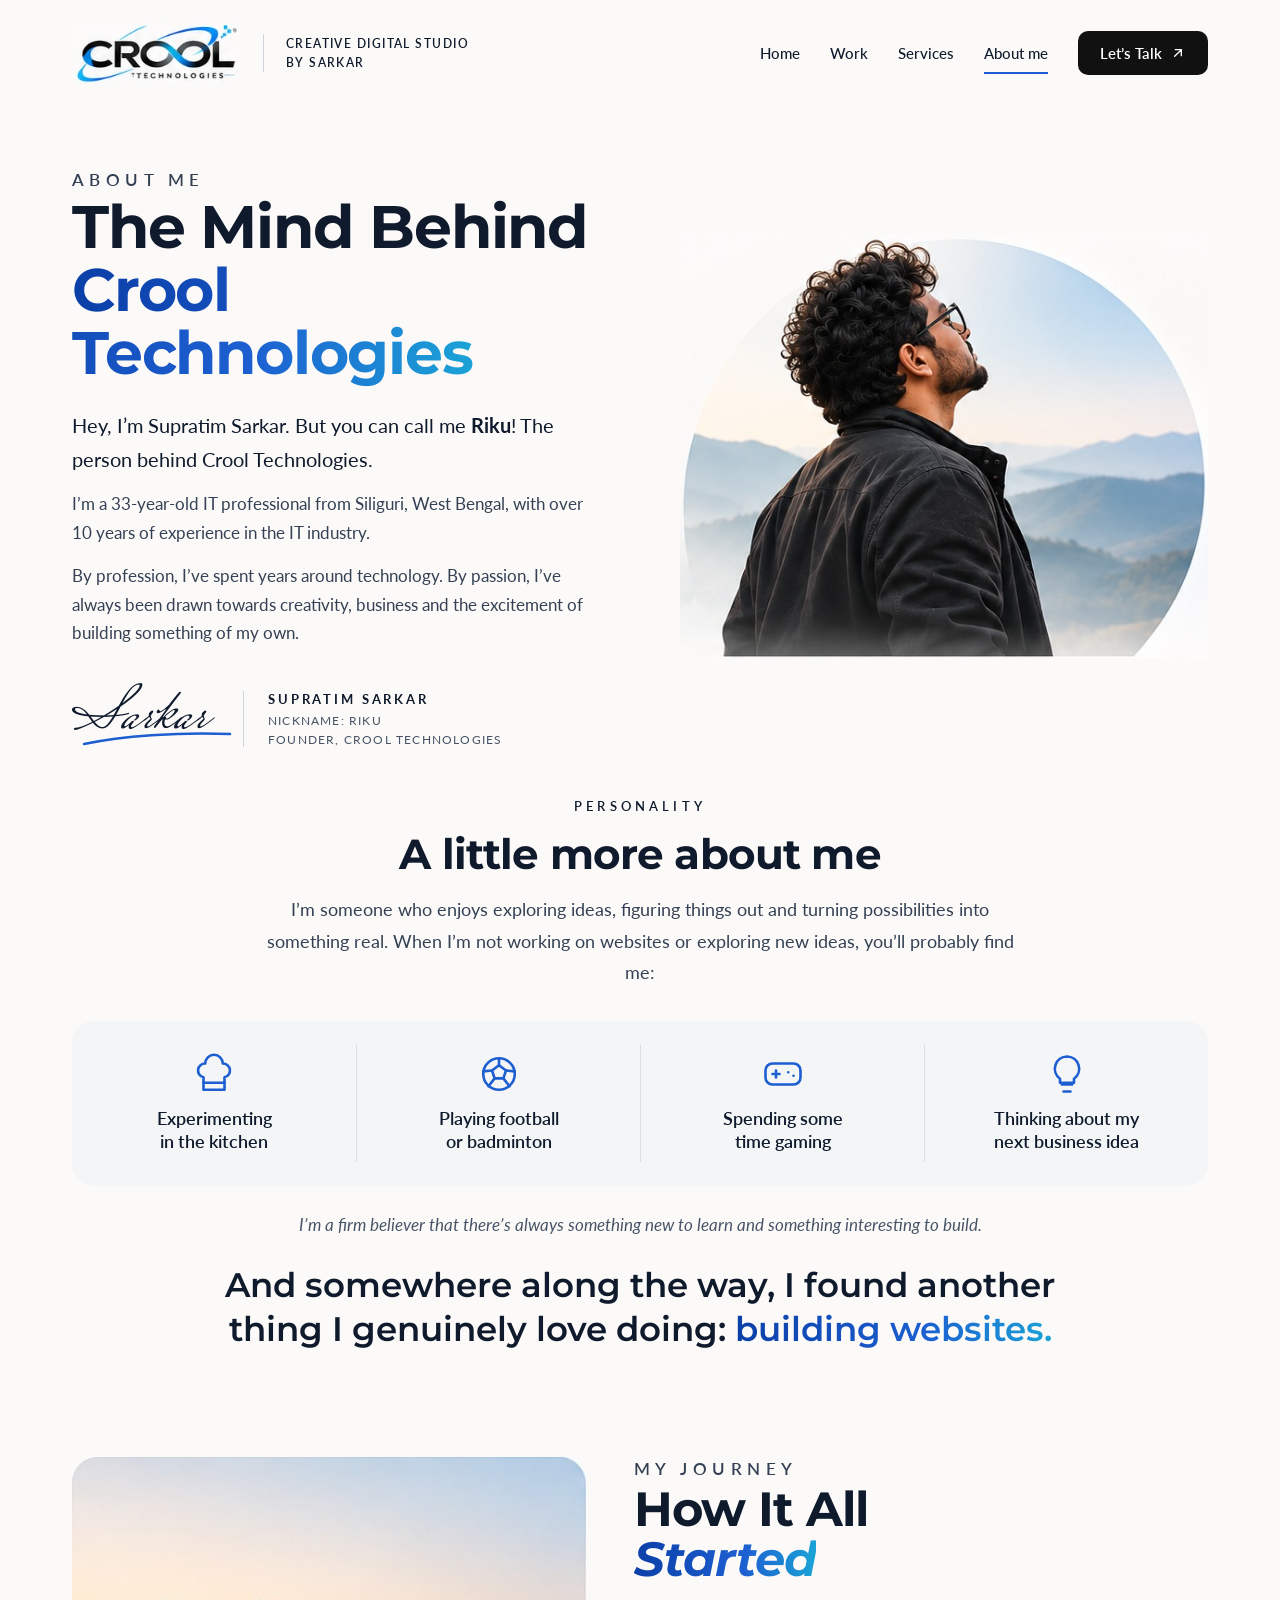
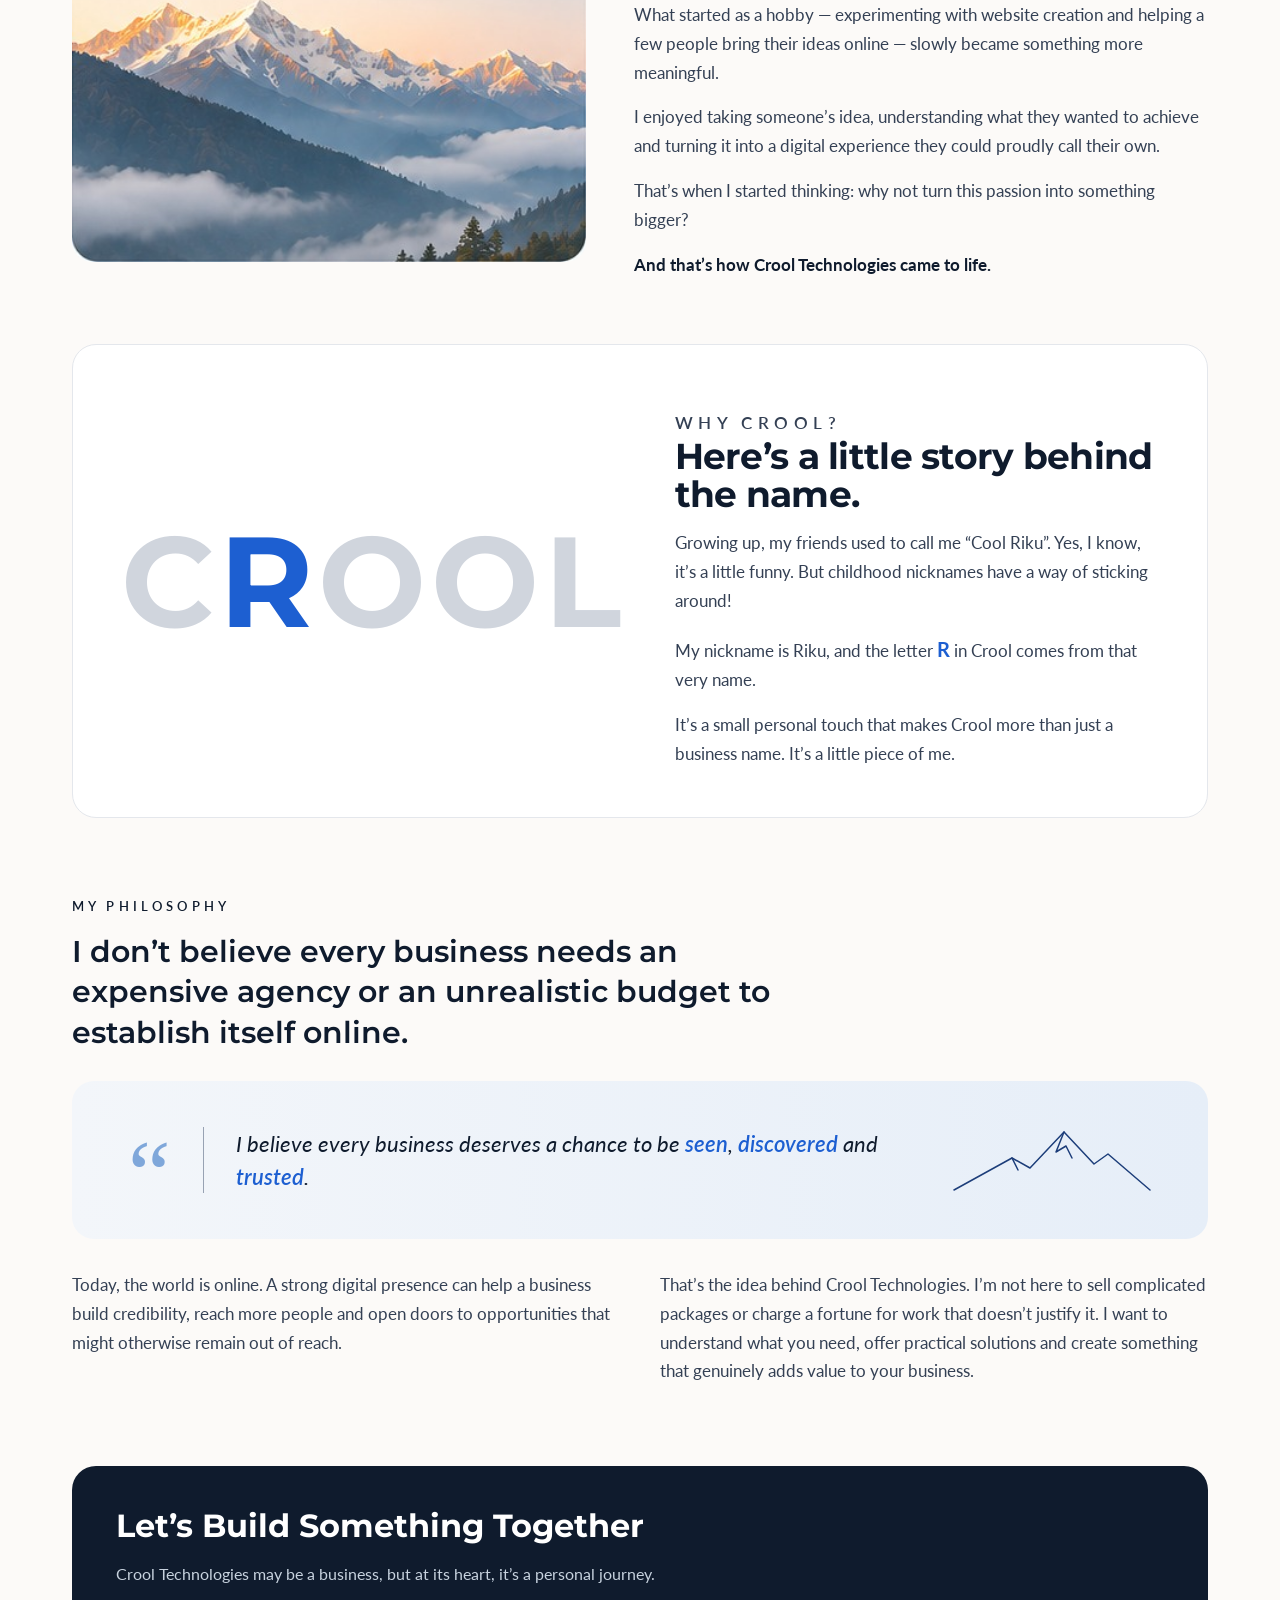
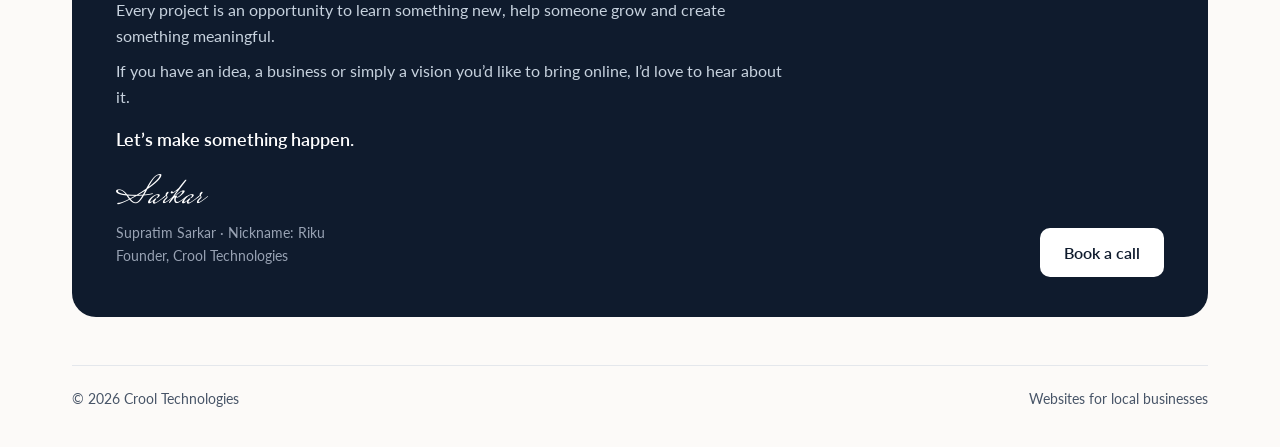
==== about.html @ a208ae51 "Switch fonts to Montserrat (headings) and Lato (body) Co-Authored-By: Claude Opus 5.5 <noreply@anthr" ====
<!doctype html>
<html lang="en">
<head>
<meta charset="utf-8">
<meta name="viewport" content="width=device-width, initial-scale=1">
<title>About Me – Supratim (Riku) Sarkar | Crool Technologies</title>
<meta name="description" content="Hey, I'm Supratim Sarkar, but you can call me Riku. An IT professional from Siliguri and the person behind Crool Technologies.">
<meta property="og:title" content="About Me – Supratim Sarkar | Crool Technologies">
<meta property="og:description" content="The person behind Crool Technologies: honest, direct and just getting started.">
<meta property="og:image" content="assets/about-portrait.jpg">
<link rel="icon" href="assets/logo-light.jpg">
<link rel="preconnect" href="https://fonts.googleapis.com">
<link rel="preconnect" href="https://fonts.gstatic.com" crossorigin>
<link rel="stylesheet" href="https://fonts.googleapis.com/css2?family=Lato:wght@400;700&family=Montserrat:wght@500;600;700&family=Mrs+Saint+Delafield&display=swap">
<style>
*{box-sizing:border-box}
html{scroll-behavior:smooth}
body{margin:0;background:#FCFAF8;color:#0F1B2D;font-family:Lato,system-ui,sans-serif}
a{color:#1D5FD1;text-decoration:none}a:hover{color:#174BA6}
img{max-width:100%;display:block}
.wrap{max-width:1200px;margin:0 auto;padding:0 32px}
.eyebrow{margin:0 0 18px;font-size:13px;font-weight:600;letter-spacing:.32em;color:#0F1B2D}
.h-display{margin:0;font-family:Montserrat,sans-serif;font-weight:700;letter-spacing:-.02em;line-height:1.05}
.grad{background:linear-gradient(90deg,#0B3FA8 0%,#1D5FD1 60%,#1BA3D6 100%);-webkit-background-clip:text;background-clip:text;color:transparent}

header{display:flex;flex-wrap:wrap;align-items:center;justify-content:space-between;gap:20px;padding:22px 0}
.brand{display:flex;align-items:center;gap:22px}
.brand img{height:62px;width:auto}
.brand-tag{border-left:1px solid #D0D5DD;padding-left:22px;font-size:12px;font-weight:600;letter-spacing:.12em;line-height:1.6}
nav{display:flex;flex-wrap:wrap;align-items:center;gap:30px;font-size:15px;font-weight:500}
nav a{color:#0F1B2D;padding:12px 0}
nav a[aria-current]{box-shadow:inset 0 -2px 0 #1D5FD1}
.btn-dark{display:inline-flex;align-items:center;gap:8px;background:#111;color:#FFF !important;font-weight:600;border-radius:10px;padding:13px 22px !important;box-shadow:none !important}
.btn-dark:hover{background:#333}

.hero{display:flex;flex-wrap:wrap;align-items:center;gap:40px;padding:36px 0 24px}
.hero-text{flex:1 1 460px;min-width:0}
.hero-text h1{font-size:clamp(40px,5vw,60px)}
.hero-text p{margin:24px 0 0;max-width:520px;font-size:17px;line-height:1.7;color:#344054}
.sign{display:flex;align-items:center;gap:24px;margin-top:40px}
.sign-script{position:relative;font-family:'Mrs Saint Delafield',cursive;font-size:62px;line-height:1;color:#0F1B2D;padding-right:12px}
.sign-script svg{position:absolute;left:10px;bottom:2px}
.sign-meta{border-left:1px solid #D0D5DD;padding-left:24px}
.sign-meta strong{display:block;font-size:13px;letter-spacing:.22em}
.sign-meta span{display:block;margin-top:6px;font-size:12px;letter-spacing:.1em;color:#475467}
.hero-img{flex:1 1 420px;min-width:0;display:flex;justify-content:center}
.hero-img img{width:100%;max-width:560px;height:auto}

.pillars{display:grid;grid-template-columns:repeat(4,minmax(0,1fr));background:#F3F5F7;border-radius:22px;padding:24px 0;margin:8px 0 72px}
.pillar{display:flex;flex-direction:column;align-items:center;gap:12px;text-align:center;padding:8px 16px;font-size:18px;font-weight:600;line-height:1.3}
.pillar + .pillar{border-left:1px solid #D7DEE6}

.journey{display:flex;flex-wrap:wrap;align-items:center;gap:48px;padding-bottom:64px}
.journey-img{flex:1 1 380px;min-width:0}
.journey-img img{width:100%;height:auto;border-radius:20px}
.journey-text{flex:1 1 440px;min-width:0}
.journey-text h2{font-size:clamp(36px,4vw,48px)}
.journey-text h2 em{font-style:italic}
.journey-text p{margin:22px 0 0;font-size:17px;line-height:1.7;color:#344054}

.quote{display:flex;align-items:center;gap:32px;background:linear-gradient(90deg,#F3F6FA 0%,#E6EEF8 100%);border-radius:22px;padding:36px 56px;margin-bottom:56px}
.quote-mark{font-family:Georgia,serif;font-size:96px;line-height:.6;color:#7FA7DA;padding-top:28px}
.quote p{flex:1;margin:0;border-left:1px solid #98A2B3;padding-left:32px;font-size:22px;line-height:1.5;font-style:italic;color:#0F1B2D}
.quote p strong{color:#1D5FD1;font-weight:600}

.cta{display:flex;flex-wrap:wrap;align-items:center;justify-content:space-between;gap:24px;padding:40px 44px;margin-bottom:48px;border-radius:24px;background:#0F1B2D;color:#FFF}
.cta h2{margin:0 0 8px;font-family:Montserrat,sans-serif;font-size:32px}
.cta p{margin:0;color:#C7D2DE;font-size:16px}
.cta a{background:#FFF;color:#0F1B2D;font-weight:600;border-radius:10px;padding:15px 24px}
.cta a:hover{background:#E4E7EC;color:#0F1B2D}

footer{display:flex;flex-wrap:wrap;justify-content:space-between;gap:12px;padding:24px 0 40px;border-top:1px solid #E4E7EC;font-size:14px;color:#475467}

.hero-text p.lead{font-size:20px;color:#0F1B2D}
.hero-text p + p{margin-top:14px}
.intro-wide{max-width:860px;margin:0 auto 80px;text-align:center}
.intro-wide p{margin:0;font-size:18px;line-height:1.75;color:#344054}
.intro-wide p.big{margin-top:24px;font-family:Montserrat,sans-serif;font-size:clamp(26px,3vw,34px);font-weight:600;line-height:1.3;color:#0F1B2D}
.journey-text p{margin-top:16px}
.why{display:flex;flex-wrap:wrap;align-items:center;gap:48px;background:#FFFFFF;border:1px solid #E4E7EC;border-radius:24px;padding:48px;margin-bottom:80px}
.why-word{flex:1 1 300px;text-align:center;font-family:Montserrat,sans-serif;font-weight:700;font-size:clamp(72px,10vw,128px);letter-spacing:.04em;color:#D0D5DD;line-height:1}
.why-word span{color:#1D5FD1}
.why-text{flex:1.4 1 400px;min-width:0}
.why-text h2{font-size:clamp(28px,3vw,36px)}
.why-text p{margin:16px 0 0;font-size:17px;line-height:1.7;color:#344054}
.why-text .r{color:#1D5FD1;font-size:20px}
.believe{margin-bottom:80px}
.believe > p:not(.eyebrow){margin:0 0 28px;max-width:760px;font-family:Montserrat,sans-serif;font-size:clamp(24px,2.6vw,30px);font-weight:600;line-height:1.35}
.believe .quote{margin-bottom:32px}
.believe-cols{display:grid;grid-template-columns:repeat(2,minmax(0,1fr));gap:40px}
.believe-cols p{margin:0;font-size:17px;line-height:1.7;color:#344054}
.more{margin-bottom:80px}
.more h2{max-width:760px;font-size:clamp(26px,2.8vw,34px);line-height:1.25}
.hobbies{list-style:none;padding:0;margin:32px 0 0;display:grid;grid-template-columns:repeat(4,minmax(0,1fr));gap:16px}
.hobbies li{display:flex;flex-direction:column;gap:14px;background:#FFFFFF;border:1px solid #E4E7EC;border-radius:18px;padding:24px;font-size:16px;font-weight:600;line-height:1.4}
.more .note{margin:28px 0 0;font-size:17px;line-height:1.7;color:#344054;font-style:italic}
.cta{align-items:flex-end}
.cta-text{flex:1 1 480px;max-width:680px}
.cta-text p{margin:0 0 10px;line-height:1.6}
.cta-text h2{margin-bottom:16px}
.cta .cta-strong{color:#FFFFFF;font-weight:600;font-size:18px;margin-top:16px}
.cta .cta-sign{margin-top:20px;font-size:14px;color:#98A2B3}
.cta .cta-sign span{display:block;font-family:'Mrs Saint Delafield',cursive;font-size:40px;line-height:1.2;color:#FFFFFF}
@media (max-width:900px){.hobbies{grid-template-columns:repeat(2,minmax(0,1fr))}.believe-cols{grid-template-columns:1fr;gap:16px}.why{padding:32px}}
@media (max-width:480px){.hobbies{grid-template-columns:1fr}}

.sign-meta span + span{margin-top:4px}
.personality{text-align:center;margin:24px 0 88px}
.personality h2{font-size:clamp(30px,3.4vw,42px)}
.pers-intro{max-width:760px;margin:18px auto 32px;font-size:18px;line-height:1.75;color:#344054}
.hobbies-strip{list-style:none;margin:0 0 28px;padding:24px 0}
.pers-note{margin:0;font-size:17px;font-style:italic;color:#475467}
.personality .big{max-width:860px;margin:28px auto 0;font-family:Montserrat,sans-serif;font-size:clamp(26px,3vw,34px);font-weight:600;line-height:1.3;color:#0F1B2D}

.site-header{position:relative;flex-wrap:nowrap}
.menu-btn{display:none;background:none;border:1px solid #D0D5DD;border-radius:10px;width:46px;height:46px;align-items:center;justify-content:center;color:#0F1B2D;cursor:pointer}
.menu-btn .i-close{display:none}
.menu-btn[aria-expanded="true"] .i-open{display:none}
.menu-btn[aria-expanded="true"] .i-close{display:block}
@media (max-width:768px){
  .menu-btn{display:flex}
  .site-nav{display:none;position:absolute;top:100%;left:0;right:0;z-index:50;flex-direction:column;align-items:stretch;gap:4px;background:#FFF;border:1px solid #E4E7EC;border-radius:16px;padding:12px;box-shadow:0 16px 40px rgba(15,27,45,.12)}
  .site-nav.open{display:flex}
  .site-nav a{padding:14px 12px;border-radius:10px;font-size:16px;box-shadow:none}
  .site-nav a[aria-current]{background:#EAF1FB;color:#1D5FD1;box-shadow:none}
  .site-nav .btn-dark{justify-content:center;margin-top:6px}
}

@media (max-width:820px){
  .pillars{grid-template-columns:repeat(2,minmax(0,1fr));row-gap:20px}
  .pillar:nth-child(3){border-left:none}
  .quote{padding:28px;flex-direction:column;align-items:flex-start;gap:12px}
  .quote p{border-left:none;padding-left:0;font-size:19px}
  .quote-mountain{display:none}
}
@media (max-width:640px){
  .wrap{padding:0 20px}
  .brand-tag{display:none}
  .sign{flex-wrap:wrap;gap:16px}
  .sign-meta{border-left:none;padding-left:0}
  .cta{padding:28px}
}
</style>
</head>
<body>
<div class="wrap">

<header class="site-header">
<a class="brand" href="index.html" aria-label="Crool Technologies home">
<img src="assets/logo-light.jpg" alt="Crool Technologies">
<span class="brand-tag" style="color:#0F1B2D">CREATIVE DIGITAL STUDIO<br>BY SARKAR</span>
</a>
<button type="button" class="menu-btn" aria-label="Open menu" aria-expanded="false" aria-controls="site-nav">
<svg class="i-open" aria-hidden="true" width="26" height="26" viewBox="0 0 24 24" fill="none" stroke="currentColor" stroke-width="2" stroke-linecap="round"><path d="M4 7h16M4 12h16M4 17h16"></path></svg>
<svg class="i-close" aria-hidden="true" width="26" height="26" viewBox="0 0 24 24" fill="none" stroke="currentColor" stroke-width="2" stroke-linecap="round"><path d="M18 6 6 18M6 6l12 12"></path></svg>
</button>
<nav id="site-nav" class="site-nav" aria-label="Main">
<a href="index.html">Home</a>
<a href="index.html#work">Work</a>
<a href="index.html#services">Services</a>
<a href="about.html" aria-current="page">About me</a>
<a href="index.html#book" class="btn-dark">Let’s Talk
<svg aria-hidden="true" width="16" height="16" viewBox="0 0 24 24" fill="none" stroke="currentColor" stroke-width="2" stroke-linecap="round" stroke-linejoin="round"><path d="M7 17 17 7M8 7h9v9"></path></svg></a>
</nav>
</header>

<main>
<section class="hero">
<div class="hero-text">
<p class="eyebrow">ABOUT ME</p>
<h1 class="h-display">The Mind Behind<br><span class="grad">Crool Technologies</span></h1>
<p class="lead">Hey, I’m Supratim Sarkar. But you can call me <strong>Riku</strong>! The person behind Crool Technologies.</p>
<p>I’m a 33-year-old IT professional from Siliguri, West Bengal, with over 10 years of experience in the IT industry.</p>
<p>By profession, I’ve spent years around technology. By passion, I’ve always been drawn towards creativity, business and the excitement of building something of my own.</p>
<div class="sign">
<div class="sign-script">Sarkar
<svg aria-hidden="true" width="150" height="20" viewBox="0 0 150 20" fill="none"><path d="M2 16C40 8 95 4 148 6" stroke="#1D5FD1" stroke-width="2.5" stroke-linecap="round"></path></svg>
</div>
<div class="sign-meta"><strong>SUPRATIM SARKAR</strong><span>NICKNAME: RIKU</span><span>FOUNDER, CROOL TECHNOLOGIES</span></div>
</div>
</div>
<div class="hero-img">
<img src="assets/about-portrait.jpg" alt="Supratim Sarkar looking up at misty mountains">
</div>
</section>

<section class="personality" aria-labelledby="personality-title">
<p class="eyebrow">PERSONALITY</p>
<h2 id="personality-title" class="h-display">A little more about me</h2>
<p class="pers-intro">I’m someone who enjoys exploring ideas, figuring things out and turning possibilities into something real. When I’m not working on websites or exploring new ideas, you’ll probably find me:</p>
<ul class="pillars hobbies-strip">
<li class="pillar"><svg aria-hidden="true" width="42" height="42" viewBox="0 0 24 24" fill="none" stroke="#1D5FD1" stroke-width="1.5" stroke-linecap="round" stroke-linejoin="round"><path d="M6 13.9A4 4 0 0 1 7 6a5 5 0 0 1 10 0 4 4 0 0 1 1 7.9V21H6z"></path><path d="M6 17h12"></path></svg><span>Experimenting<br>in the kitchen</span></li>
<li class="pillar"><svg aria-hidden="true" width="42" height="42" viewBox="0 0 24 24" fill="none" stroke="#1D5FD1" stroke-width="1.5" stroke-linecap="round" stroke-linejoin="round"><circle cx="12" cy="12" r="9"></circle><path d="m12 7 4 3-1.5 4.5h-5L8 10z"></path><path d="M12 3v4M21 10.5l-5-.5M18 19l-3.5-4.5M6 19l3.5-4.5M3 10.5l5-.5"></path></svg><span>Playing football<br>or badminton</span></li>
<li class="pillar"><svg aria-hidden="true" width="42" height="42" viewBox="0 0 24 24" fill="none" stroke="#1D5FD1" stroke-width="1.5" stroke-linecap="round" stroke-linejoin="round"><rect x="2" y="6" width="20" height="12" rx="4"></rect><path d="M6 12h4M8 10v4M15 11h.01M18 13h.01"></path></svg><span>Spending some<br>time gaming</span></li>
<li class="pillar"><svg aria-hidden="true" width="42" height="42" viewBox="0 0 24 24" fill="none" stroke="#1D5FD1" stroke-width="1.5" stroke-linecap="round" stroke-linejoin="round"><path d="M9 18h6M10 22h4"></path><path d="M12 2a7 7 0 0 0-4 12.7V17h8v-2.3A7 7 0 0 0 12 2z"></path></svg><span>Thinking about my<br>next business idea</span></li>
</ul>
<p class="pers-note">I’m a firm believer that there’s always something new to learn and something interesting to build.</p>
<p class="big">And somewhere along the way, I found another thing I genuinely love doing: <span class="grad">building websites.</span></p>
</section>

<section class="journey">
<div class="journey-img">
<img src="assets/about-mountains.jpg" alt="Mountain landscape near Siliguri at sunrise">
</div>
<div class="journey-text">
<p class="eyebrow">MY JOURNEY</p>
<h2 class="h-display">How It All<br><em class="grad">Started</em></h2>
<p>What started as a hobby — experimenting with website creation and helping a few people bring their ideas online — slowly became something more meaningful.</p>
<p>I enjoyed taking someone’s idea, understanding what they wanted to achieve and turning it into a digital experience they could proudly call their own.</p>
<p>That’s when I started thinking: why not turn this passion into something bigger?</p>
<p><strong style="color:#0F1B2D">And that’s how Crool Technologies came to life.</strong></p>
</div>
</section>

<section class="why">
<div class="why-word" aria-hidden="true">C<span>R</span>OOL</div>
<div class="why-text">
<p class="eyebrow">WHY CROOL?</p>
<h2 class="h-display">Here’s a little story behind the name.</h2>
<p>Growing up, my friends used to call me “Cool Riku”. Yes, I know, it’s a little funny. But childhood nicknames have a way of sticking around!</p>
<p>My nickname is Riku, and the letter <strong class="r">R</strong> in Crool comes from that very name.</p>
<p>It’s a small personal touch that makes Crool more than just a business name. It’s a little piece of me.</p>
</div>
</section>

<section class="believe">
<p class="eyebrow">MY PHILOSOPHY</p>
<p>I don’t believe every business needs an expensive agency or an unrealistic budget to establish itself online.</p>
<div class="quote">
<span class="quote-mark" aria-hidden="true">“</span>
<p>I believe every business deserves a chance to be <strong>seen</strong>, <strong>discovered</strong> and <strong>trusted</strong>.</p>
<svg class="quote-mountain" aria-hidden="true" width="200" height="64" viewBox="0 0 200 64" fill="none" stroke="#1D3E7A" stroke-width="1.5" stroke-linejoin="round" stroke-linecap="round"><path d="M2 62 60 30l18 10 34-36 30 32 14-10 42 36"></path><path d="M112 4l-8 20 10-6 6 12M60 30l6 12"></path></svg>
</div>
<div class="believe-cols">
<p>Today, the world is online. A strong digital presence can help a business build credibility, reach more people and open doors to opportunities that might otherwise remain out of reach.</p>
<p>That’s the idea behind Crool Technologies. I’m not here to sell complicated packages or charge a fortune for work that doesn’t justify it. I want to understand what you need, offer practical solutions and create something that genuinely adds value to your business.</p>
</div>
</section>

<section class="cta">
<div class="cta-text">
<h2>Let’s Build Something Together</h2>
<p>Crool Technologies may be a business, but at its heart, it’s a personal journey.</p>
<p>Every project is an opportunity to learn something new, help someone grow and create something meaningful.</p>
<p>If you have an idea, a business or simply a vision you’d like to bring online, I’d love to hear about it.</p>
<p class="cta-strong">Let’s make something happen.</p>
<p class="cta-sign"><span>Sarkar</span>Supratim Sarkar · Nickname: Riku<br>Founder, Crool Technologies</p>
</div>
<a href="index.html#book">Book a call</a>
</section>
</main>

<footer>
<span>© 2026 Crool Technologies</span>
<span>Websites for local businesses</span>
</footer>

</div>
<script>
(function(){
  var btn=document.querySelector('.menu-btn'), nav=document.getElementById('site-nav');
  function set(open){ nav.classList.toggle('open',open); btn.setAttribute('aria-expanded',open); btn.setAttribute('aria-label',open?'Close menu':'Open menu'); }
  btn.addEventListener('click',function(){ set(!nav.classList.contains('open')); });
  document.addEventListener('keydown',function(e){ if(e.key==='Escape') set(false); });
  document.addEventListener('click',function(e){ if(!e.target.closest('.site-header')) set(false); });
})();
</script>
</body>
</html>
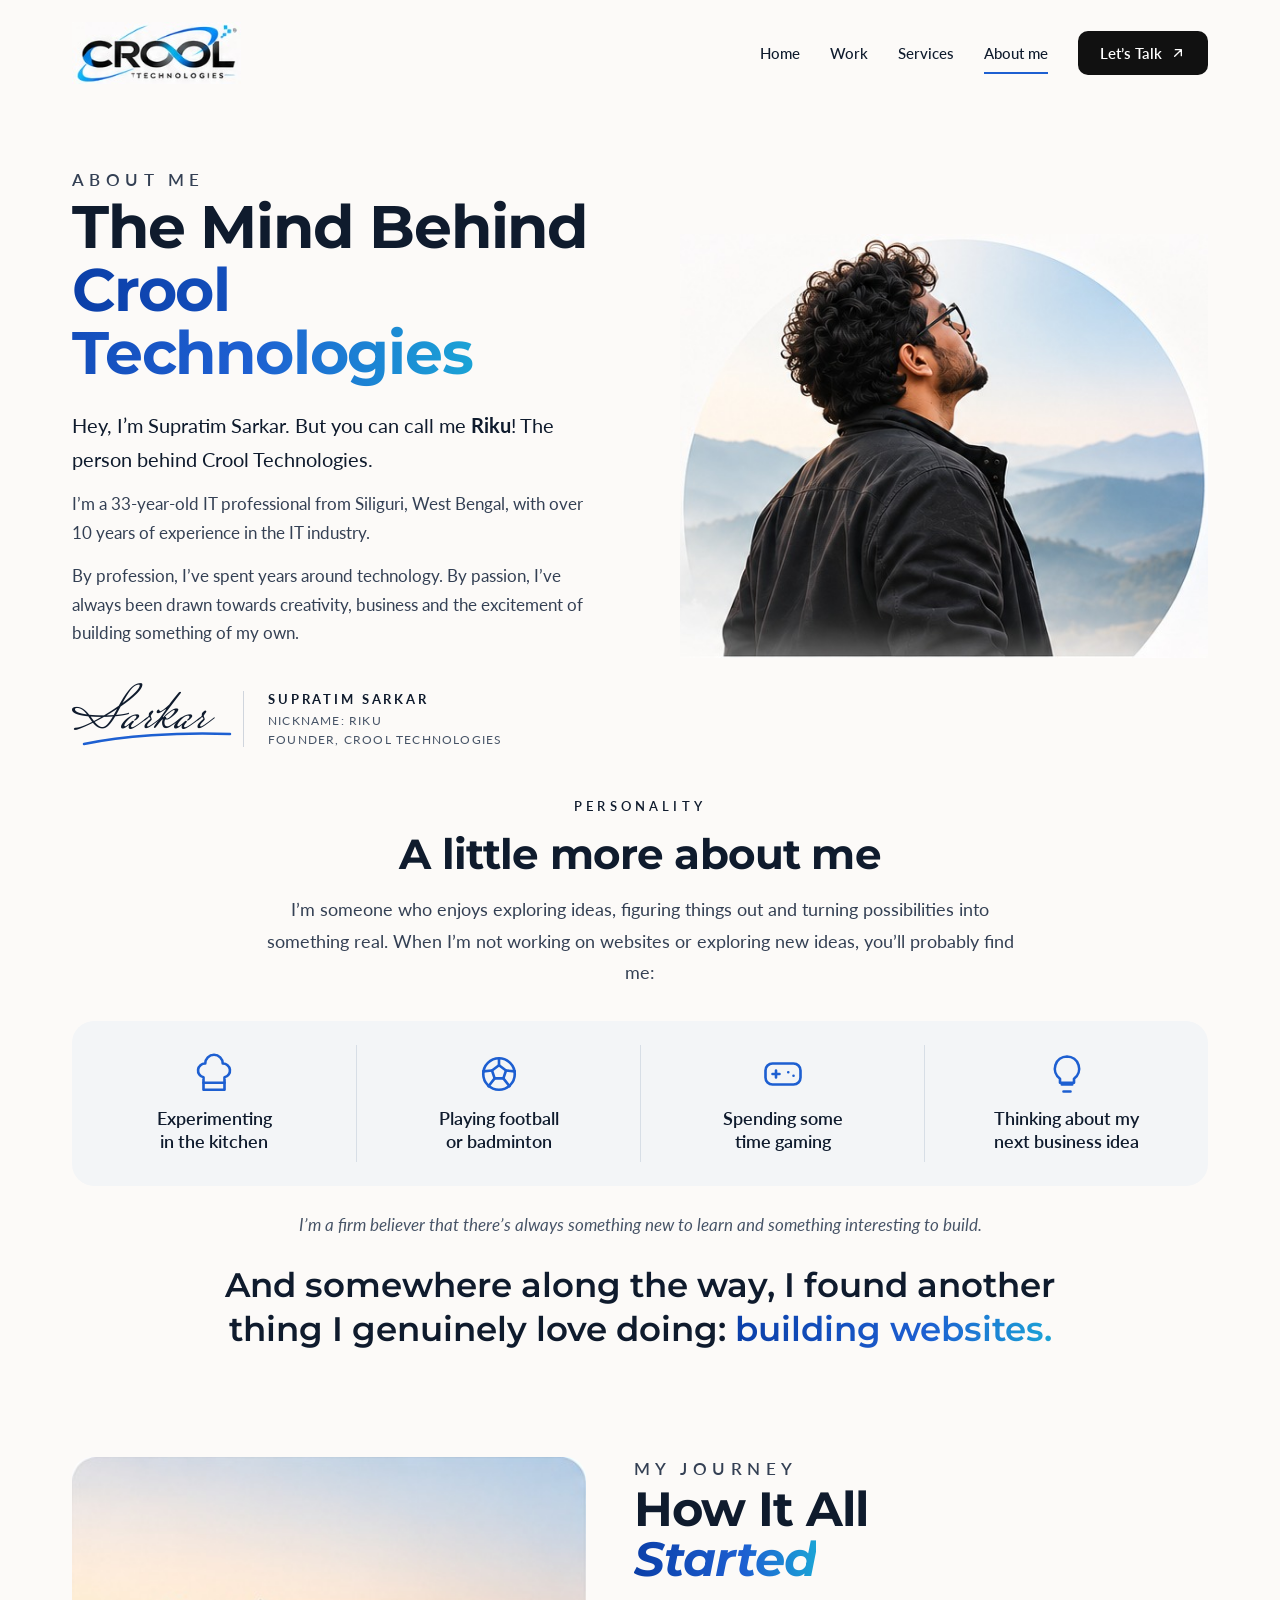
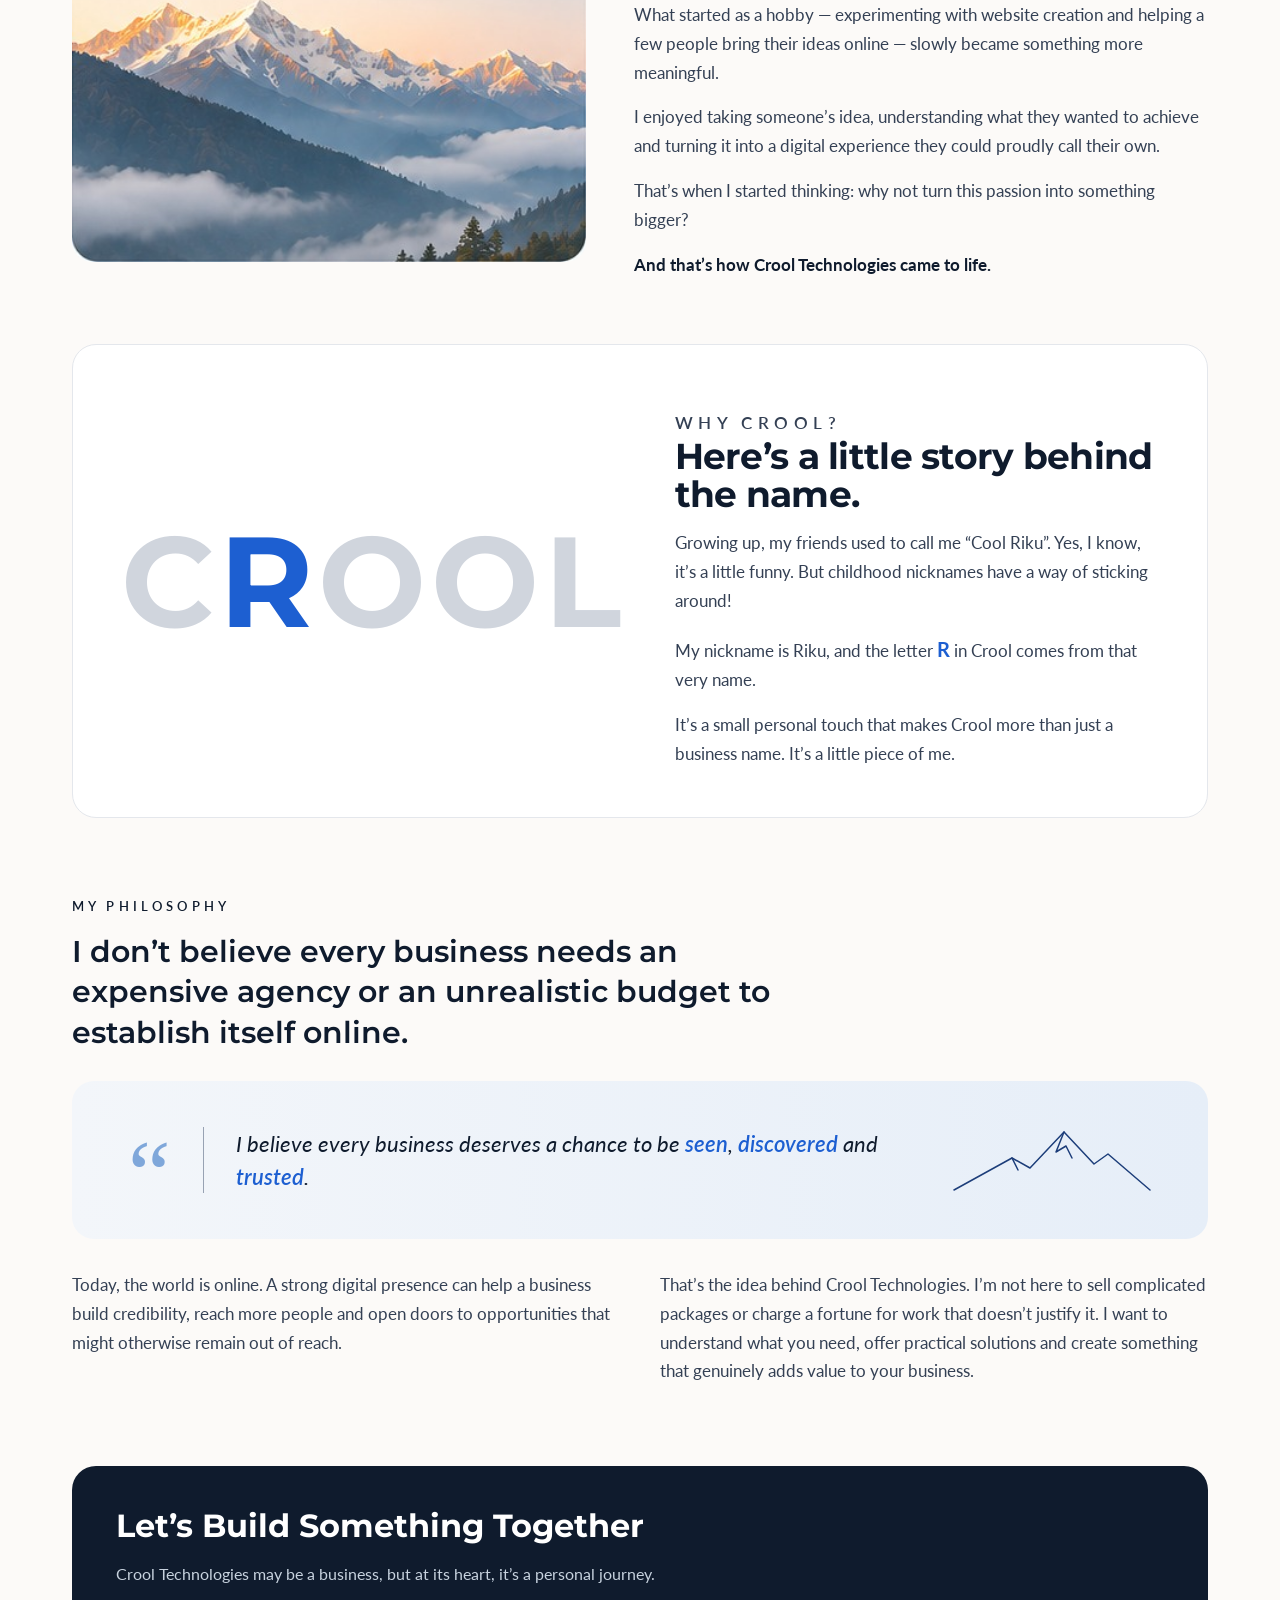
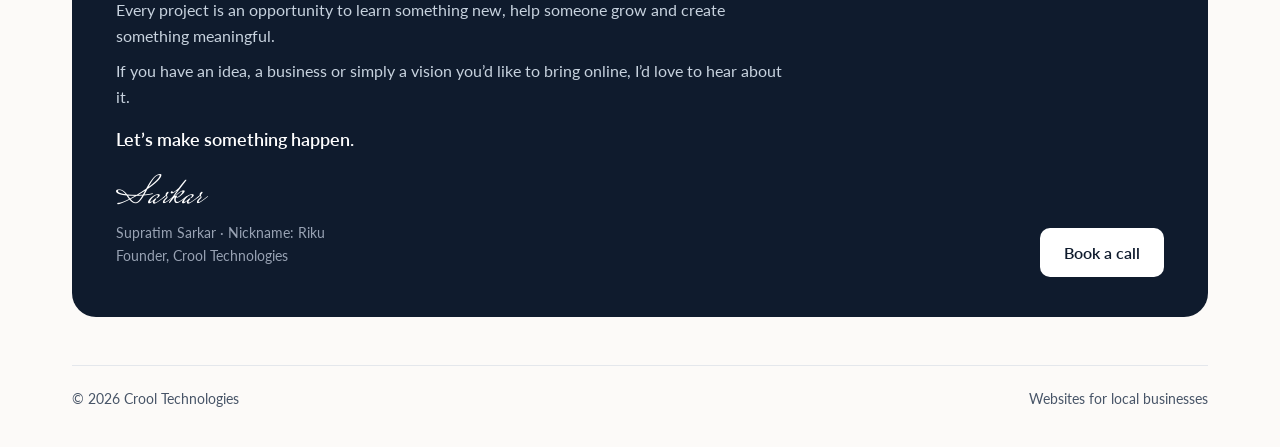
==== commit 53152fbc: "Remove tagline beside logo Co-Authored-By: Claude Opus 5.5 <noreply@anthropic.com> Claude-Session: h" ====
--- a/about.html
+++ b/about.html
@@ -148,7 +148,6 @@
 <header class="site-header">
 <a class="brand" href="index.html" aria-label="Crool Technologies home">
 <img src="assets/logo-light.jpg" alt="Crool Technologies">
-<span class="brand-tag" style="color:#0F1B2D">CREATIVE DIGITAL STUDIO<br>BY SARKAR</span>
 </a>
 <button type="button" class="menu-btn" aria-label="Open menu" aria-expanded="false" aria-controls="site-nav">
 <svg class="i-open" aria-hidden="true" width="26" height="26" viewBox="0 0 24 24" fill="none" stroke="currentColor" stroke-width="2" stroke-linecap="round"><path d="M4 7h16M4 12h16M4 17h16"></path></svg>
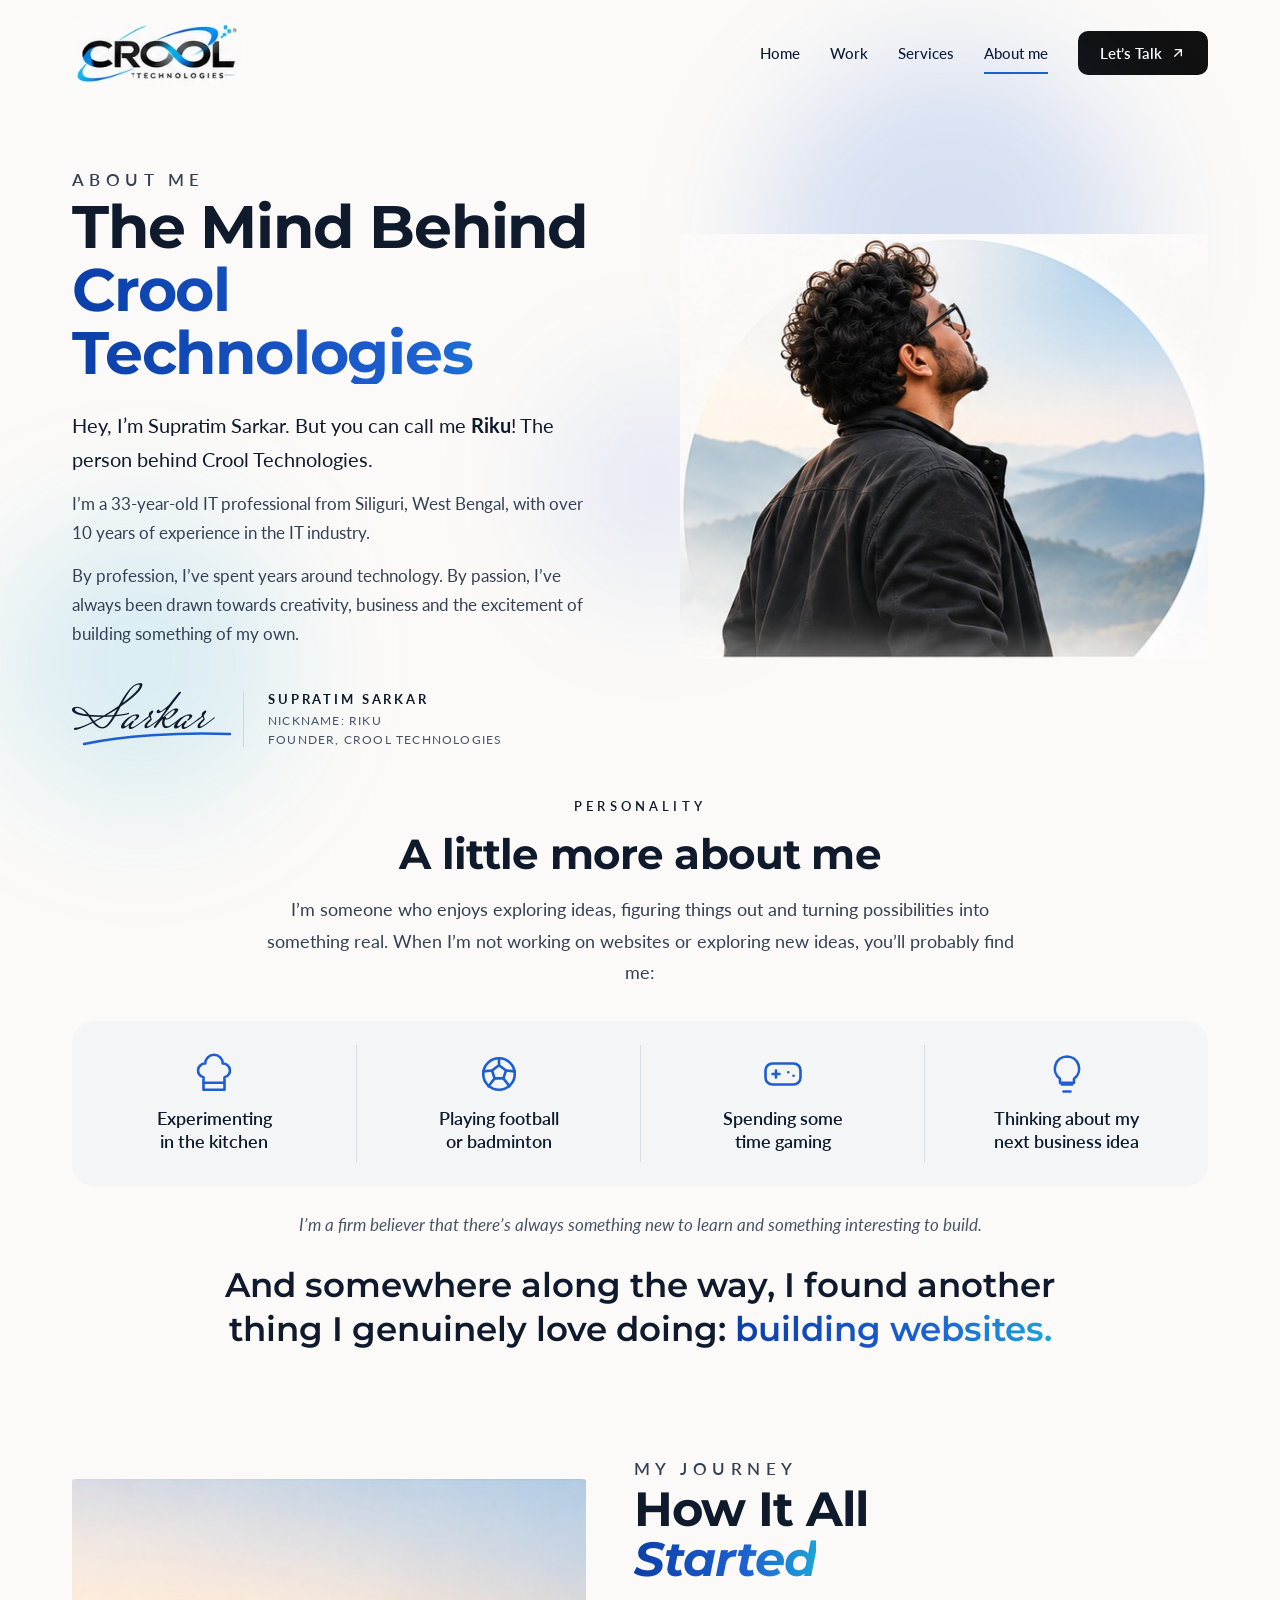
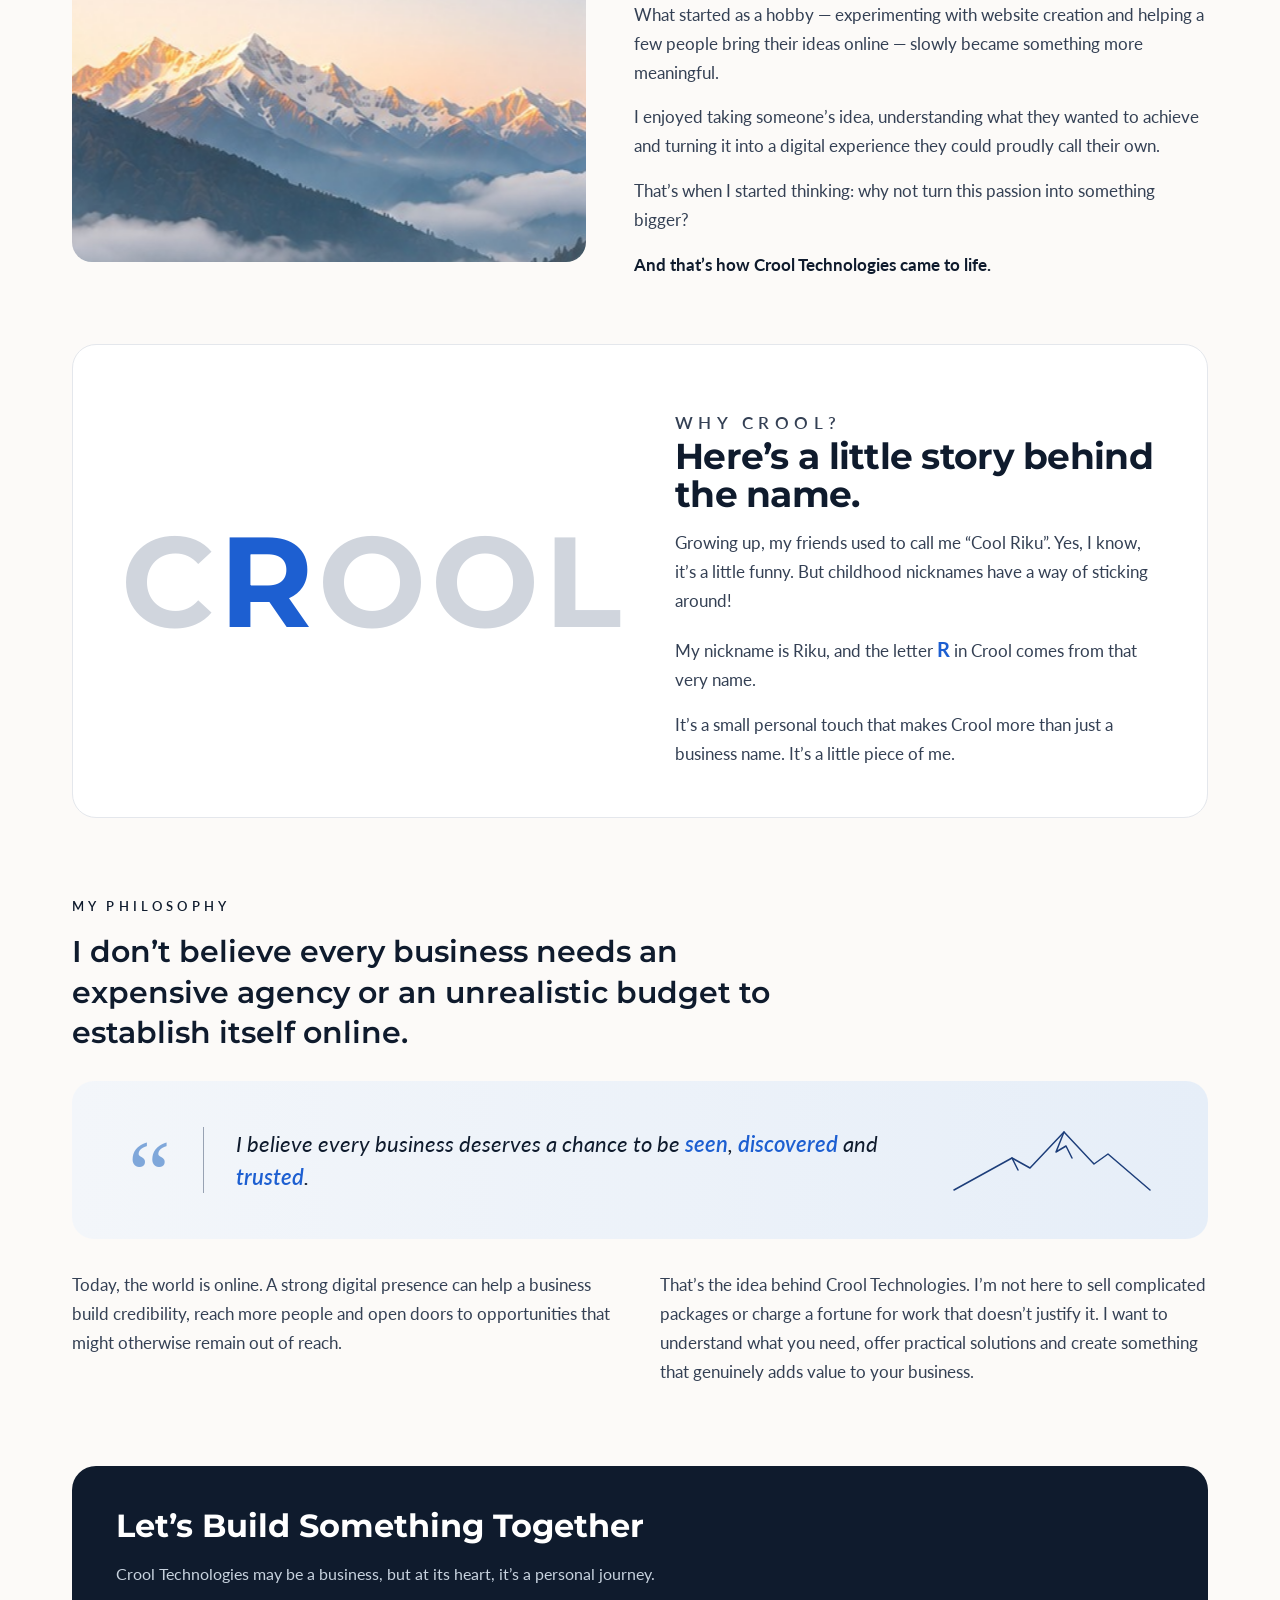
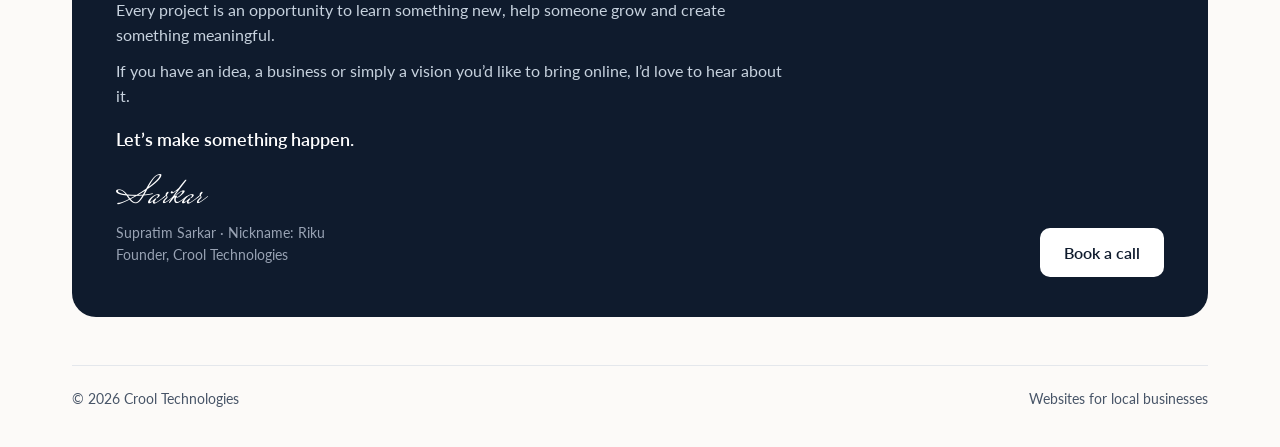
==== commit 30e07999: "Add scroll reveal, typing headline and parallax animations Co-Authored-By: Claude Opus 5.5 <noreply@" ====
--- a/about.html
+++ b/about.html
@@ -52,7 +52,8 @@
 
 .journey{display:flex;flex-wrap:wrap;align-items:center;gap:48px;padding-bottom:64px}
 .journey-img{flex:1 1 380px;min-width:0}
-.journey-img img{width:100%;height:auto;border-radius:20px}
+.journey-img{overflow:hidden;border-radius:20px}
+.journey-img img{width:100%;height:auto;border-radius:20px;scale:1.08}
 .journey-text{flex:1 1 440px;min-width:0}
 .journey-text h2{font-size:clamp(36px,4vw,48px)}
 .journey-text h2 em{font-style:italic}
@@ -141,6 +142,9 @@
   .cta{padding:28px}
 }
 </style>
+<script>if(!matchMedia('(prefers-reduced-motion: reduce)').matches)document.documentElement.classList.add('js-anim')</script>
+<link rel="stylesheet" href="anim.css">
+<script src="anim.js" defer></script>
 </head>
 <body>
 <div class="wrap">
@@ -165,6 +169,8 @@
 
 <main>
 <section class="hero">
+<span class="blob b1" data-parallax="-0.25" aria-hidden="true"></span><span class="blob b2" data-parallax="0.2" aria-hidden="true"></span><span class="blob b3" data-parallax="-0.12" aria-hidden="true"></span>
+
 <div class="hero-text">
 <p class="eyebrow">ABOUT ME</p>
 <h1 class="h-display">The Mind Behind<br><span class="grad">Crool Technologies</span></h1>
@@ -179,7 +185,7 @@
 </div>
 </div>
 <div class="hero-img">
-<img src="assets/about-portrait.jpg" alt="Supratim Sarkar looking up at misty mountains">
+<img data-parallax="-0.08" src="assets/about-portrait.jpg" alt="Supratim Sarkar looking up at misty mountains">
 </div>
 </section>
 
@@ -199,7 +205,7 @@
 
 <section class="journey">
 <div class="journey-img">
-<img src="assets/about-mountains.jpg" alt="Mountain landscape near Siliguri at sunrise">
+<img data-parallax="-0.06" src="assets/about-mountains.jpg" alt="Mountain landscape near Siliguri at sunrise">
 </div>
 <div class="journey-text">
 <p class="eyebrow">MY JOURNEY</p>
--- a/anim.css
+++ b/anim.css
@@ -0,0 +1,41 @@
+/* Crool animations: scroll reveal, typing headline, parallax depth */
+html,body{overflow-x:clip}
+
+/* 1. Scroll reveal */
+.js-anim [data-reveal]{opacity:0;transform:translateY(28px);transition:opacity .7s cubic-bezier(.2,.7,.2,1),transform .7s cubic-bezier(.2,.7,.2,1);transition-delay:var(--d,0ms);will-change:opacity,transform}
+.js-anim [data-reveal="left"]{transform:translateX(-36px)}
+.js-anim [data-reveal="right"]{transform:translateX(36px)}
+.js-anim [data-reveal="zoom"]{transform:scale(.94)}
+.js-anim [data-reveal].in{opacity:1;transform:none}
+.js-anim .rw{display:inline-block;opacity:0;transform:translateY(.45em);transition:opacity .6s ease,transform .6s cubic-bezier(.2,.7,.2,1);transition-delay:var(--d,0ms)}
+.js-anim .words-in .rw{opacity:1;transform:none}
+
+/* 4. Typing headline */
+.type-wrap{white-space:nowrap}
+.type-text{color:#1D5FD1}
+.type-caret{display:inline-block;width:3px;height:.9em;margin-left:4px;background:#1D5FD1;vertical-align:-.08em;border-radius:2px;animation:caret 1s steps(1) infinite}
+@keyframes caret{50%{opacity:0}}
+
+/* 5. Parallax depth */
+.hero,.about-hero{position:relative;isolation:isolate}
+.blob{position:absolute;z-index:-1;border-radius:50%;filter:blur(60px);pointer-events:none;will-change:transform}
+.blob.b1{width:380px;height:380px;background:rgba(29,95,209,.16);top:-60px;right:6%}
+.blob.b2{width:300px;height:300px;background:rgba(27,163,214,.14);bottom:-40px;left:-80px}
+.blob.b3{width:220px;height:220px;background:rgba(29,95,209,.10);top:40%;left:42%}
+[data-parallax]{will-change:transform}
+
+/* Hover zoom on portfolio images */
+.work-card{transition:transform .35s ease,box-shadow .35s ease}
+.work-card img{transition:transform .6s cubic-bezier(.2,.7,.2,1)}
+.work-card:hover img{transform:scale(1.07)}
+.work-card:hover{transform:translateY(-4px);box-shadow:0 18px 40px rgba(15,27,45,.12)}
+.svc-card,.flow-step,.hobbies-strip .pillar{transition:transform .3s ease,box-shadow .3s ease}
+.svc-card:hover,.flow-step:hover{transform:translateY(-4px);box-shadow:0 14px 34px rgba(15,27,45,.08)}
+
+@media (prefers-reduced-motion:reduce){
+  .js-anim [data-reveal],.js-anim .rw{opacity:1 !important;transform:none !important;transition:none !important}
+  [data-parallax],.blob{transform:none !important}
+  .type-caret{animation:none}
+  .work-card,.work-card img,.svc-card,.flow-step{transition:none !important}
+  .work-card:hover img,.work-card:hover,.svc-card:hover,.flow-step:hover{transform:none}
+}
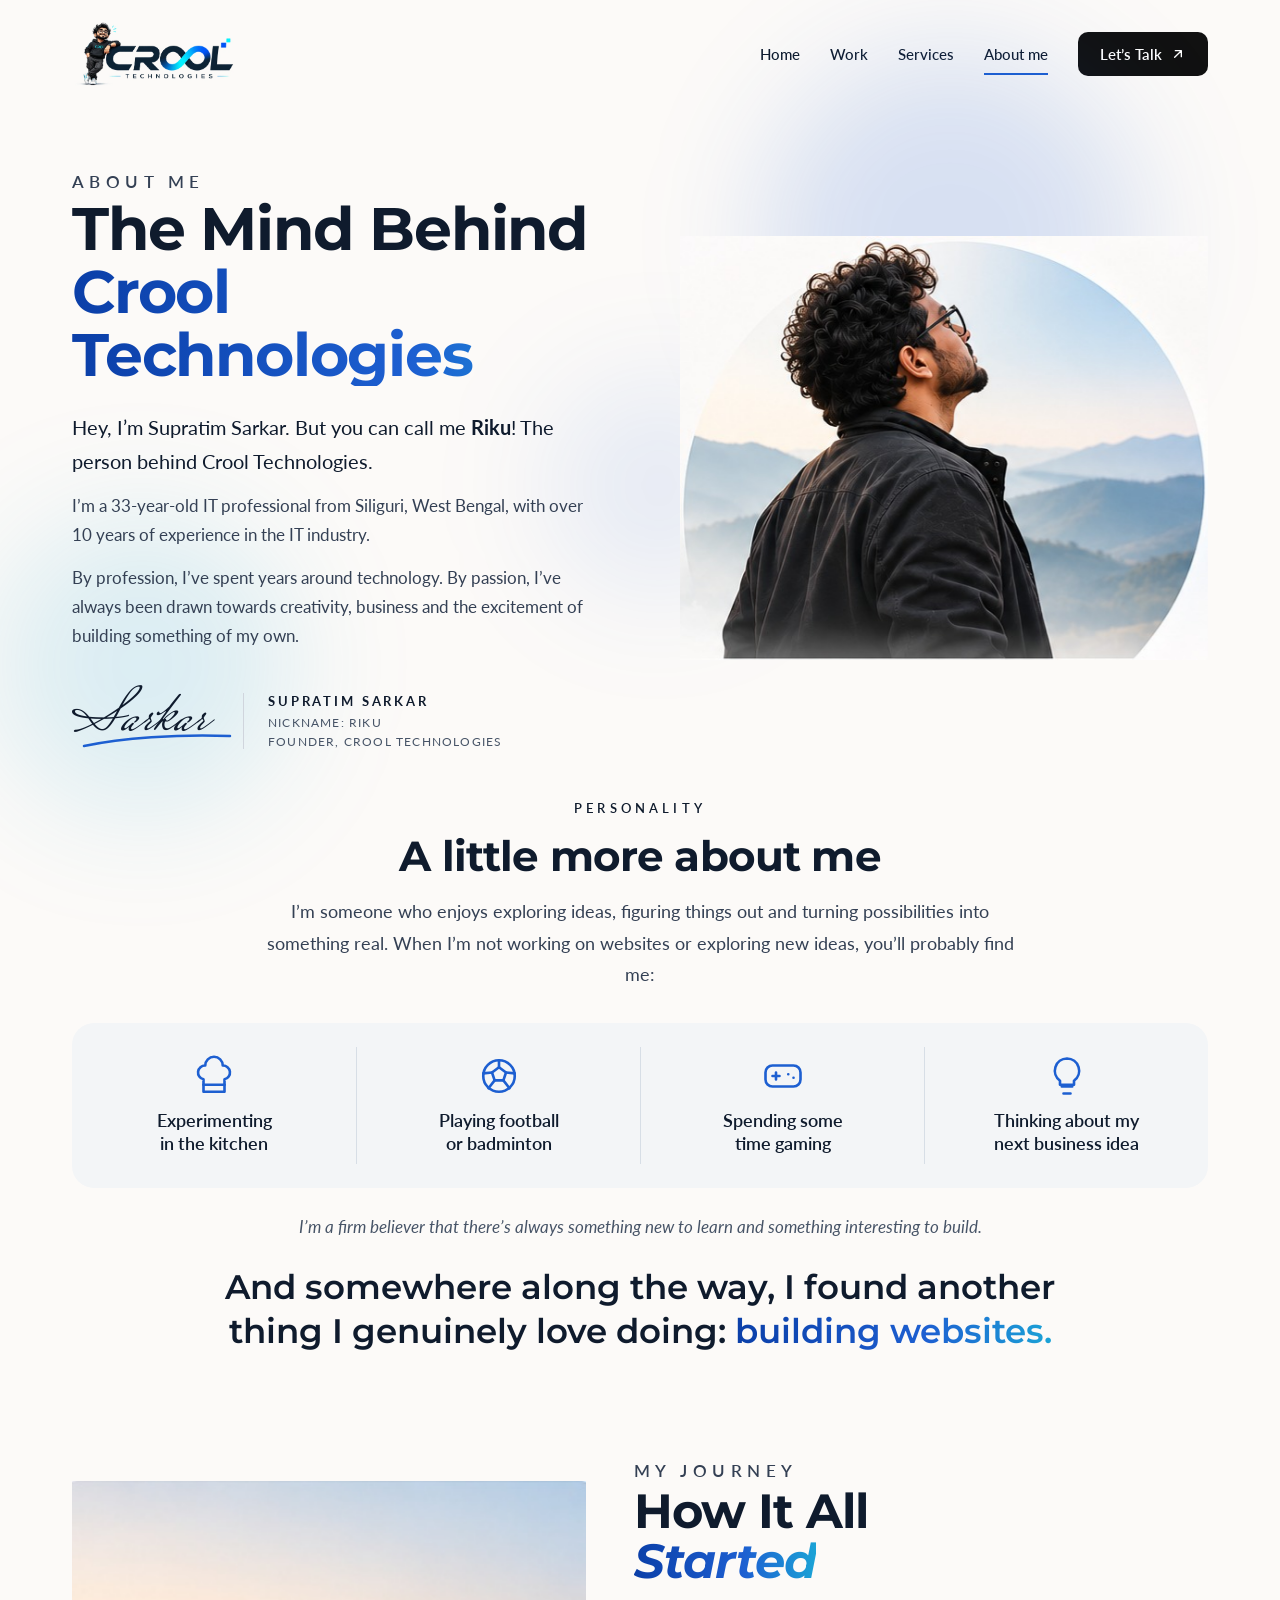
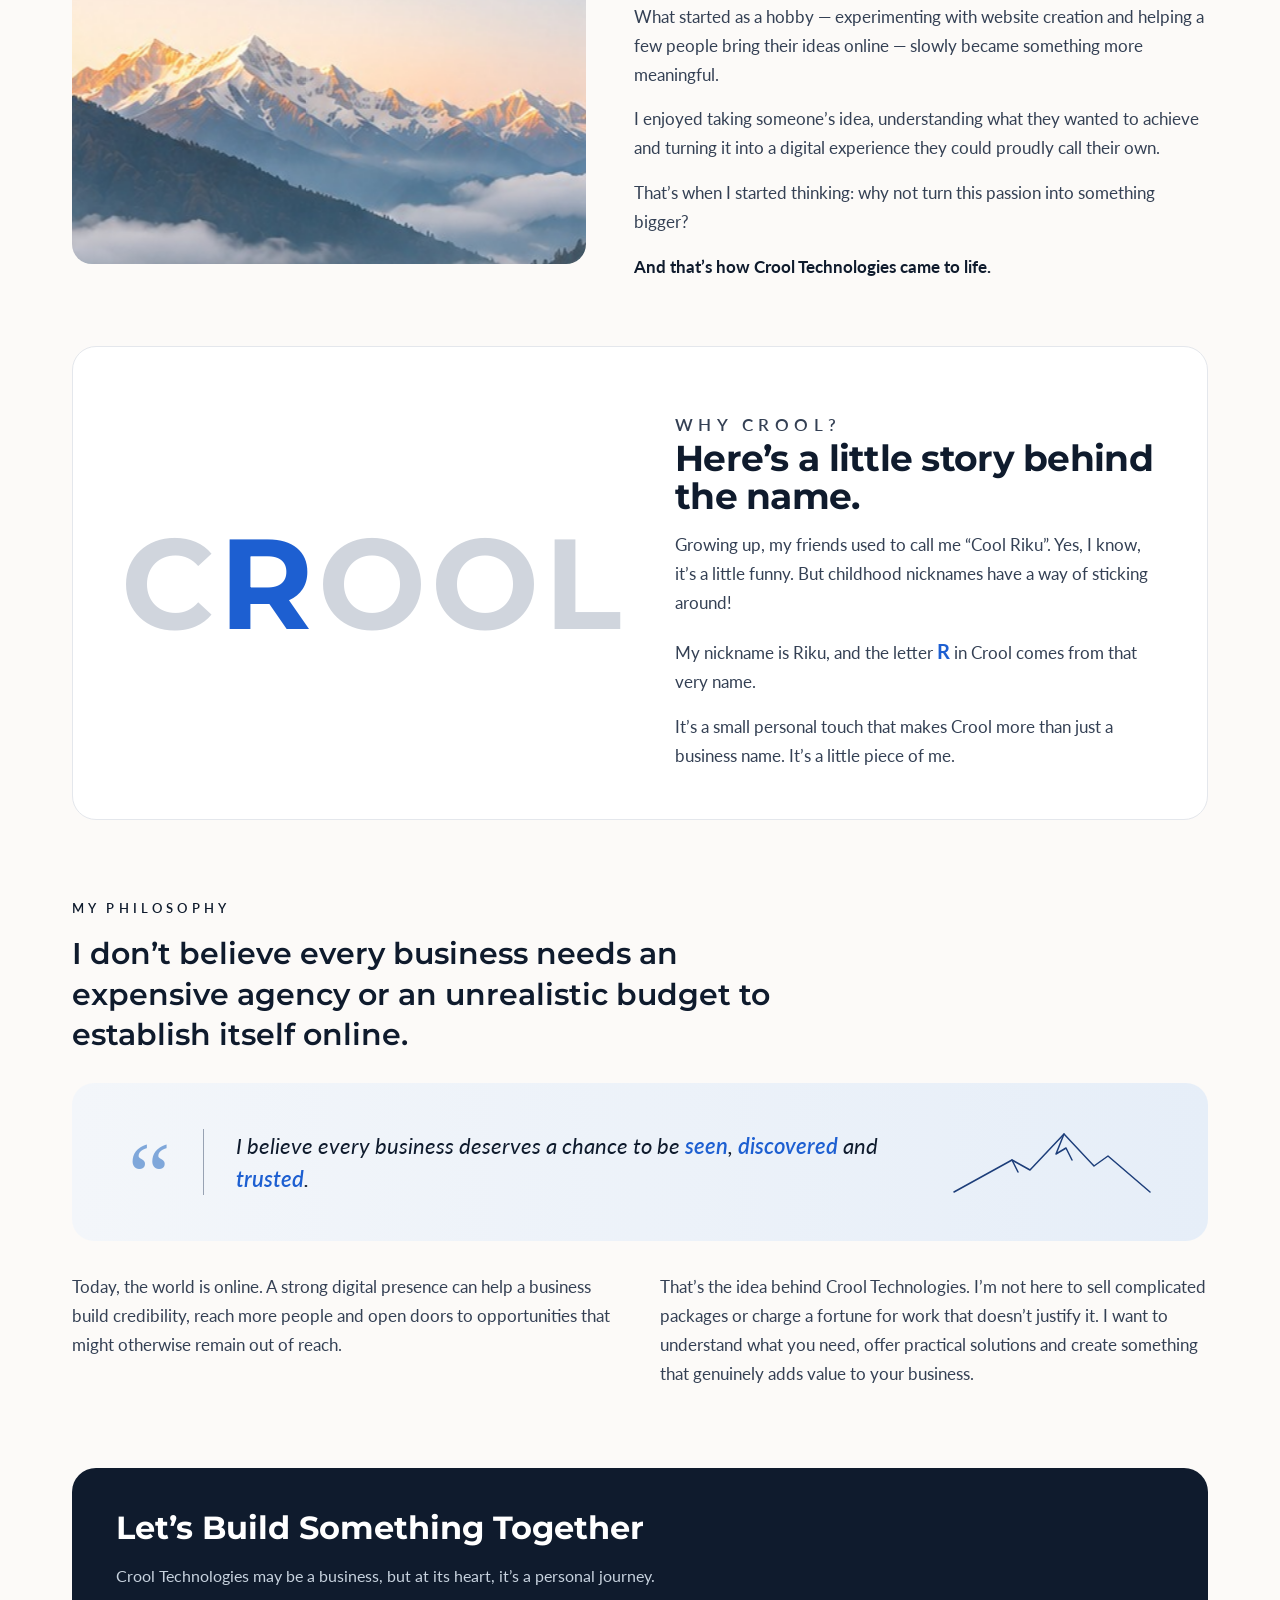
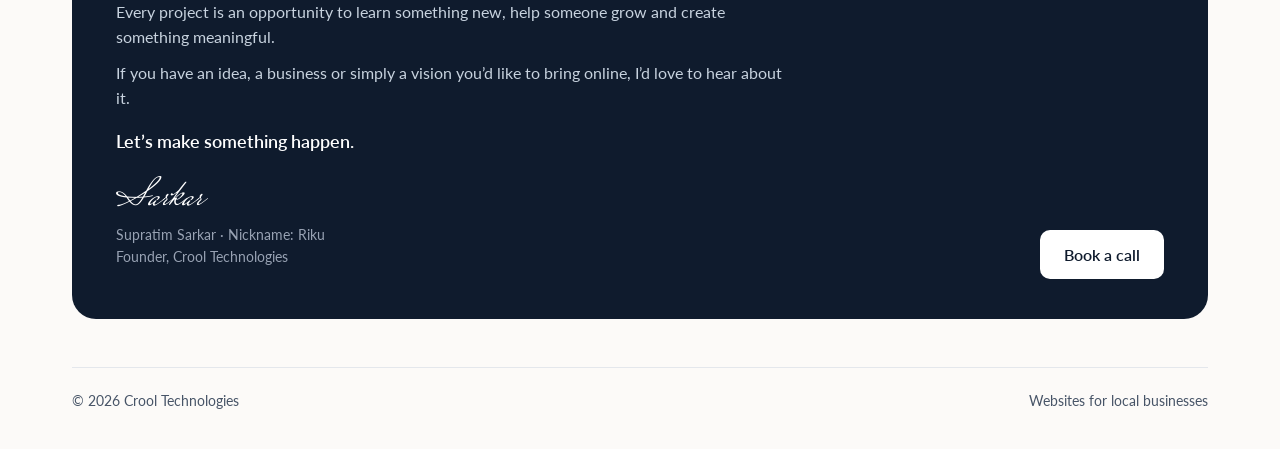
==== commit 0fb39608: "New mascot logo and favicon Co-Authored-By: Claude Opus 5.5 <noreply@anthropic.com> Claude-Session: " ====
--- a/about.html
+++ b/about.html
@@ -8,7 +8,8 @@
 <meta property="og:title" content="About Me – Supratim Sarkar | Crool Technologies">
 <meta property="og:description" content="The person behind Crool Technologies: honest, direct and just getting started.">
 <meta property="og:image" content="assets/about-portrait.jpg">
-<link rel="icon" href="assets/logo-light.jpg">
+<link rel="icon" href="assets/favicon.png">
+<link rel="apple-touch-icon" href="assets/favicon.png">
 <link rel="preconnect" href="https://fonts.googleapis.com">
 <link rel="preconnect" href="https://fonts.gstatic.com" crossorigin>
 <link rel="stylesheet" href="https://fonts.googleapis.com/css2?family=Lato:wght@400;700&family=Montserrat:wght@500;600;700&family=Mrs+Saint+Delafield&display=swap">
@@ -25,7 +26,7 @@
 
 header{display:flex;flex-wrap:wrap;align-items:center;justify-content:space-between;gap:20px;padding:22px 0}
 .brand{display:flex;align-items:center;gap:22px}
-.brand img{height:62px;width:auto}
+.brand img{height:64px;width:auto}
 .brand-tag{border-left:1px solid #D0D5DD;padding-left:22px;font-size:12px;font-weight:600;letter-spacing:.12em;line-height:1.6}
 nav{display:flex;flex-wrap:wrap;align-items:center;gap:30px;font-size:15px;font-weight:500}
 nav a{color:#0F1B2D;padding:12px 0}
@@ -119,6 +120,7 @@
 .menu-btn[aria-expanded="true"] .i-open{display:none}
 .menu-btn[aria-expanded="true"] .i-close{display:block}
 @media (max-width:768px){
+  .site-logo{height:50px !important}
   .menu-btn{display:flex}
   .site-nav{display:none;position:absolute;top:100%;left:0;right:0;z-index:50;flex-direction:column;align-items:stretch;gap:4px;background:#FFF;border:1px solid #E4E7EC;border-radius:16px;padding:12px;box-shadow:0 16px 40px rgba(15,27,45,.12)}
   .site-nav.open{display:flex}
@@ -151,7 +153,7 @@
 
 <header class="site-header">
 <a class="brand" href="index.html" aria-label="Crool Technologies home">
-<img src="assets/logo-light.jpg" alt="Crool Technologies">
+<img src="assets/crool-logo.webp" alt="Crool Technologies" class="site-logo" width="507" height="200">
 </a>
 <button type="button" class="menu-btn" aria-label="Open menu" aria-expanded="false" aria-controls="site-nav">
 <svg class="i-open" aria-hidden="true" width="26" height="26" viewBox="0 0 24 24" fill="none" stroke="currentColor" stroke-width="2" stroke-linecap="round"><path d="M4 7h16M4 12h16M4 17h16"></path></svg>
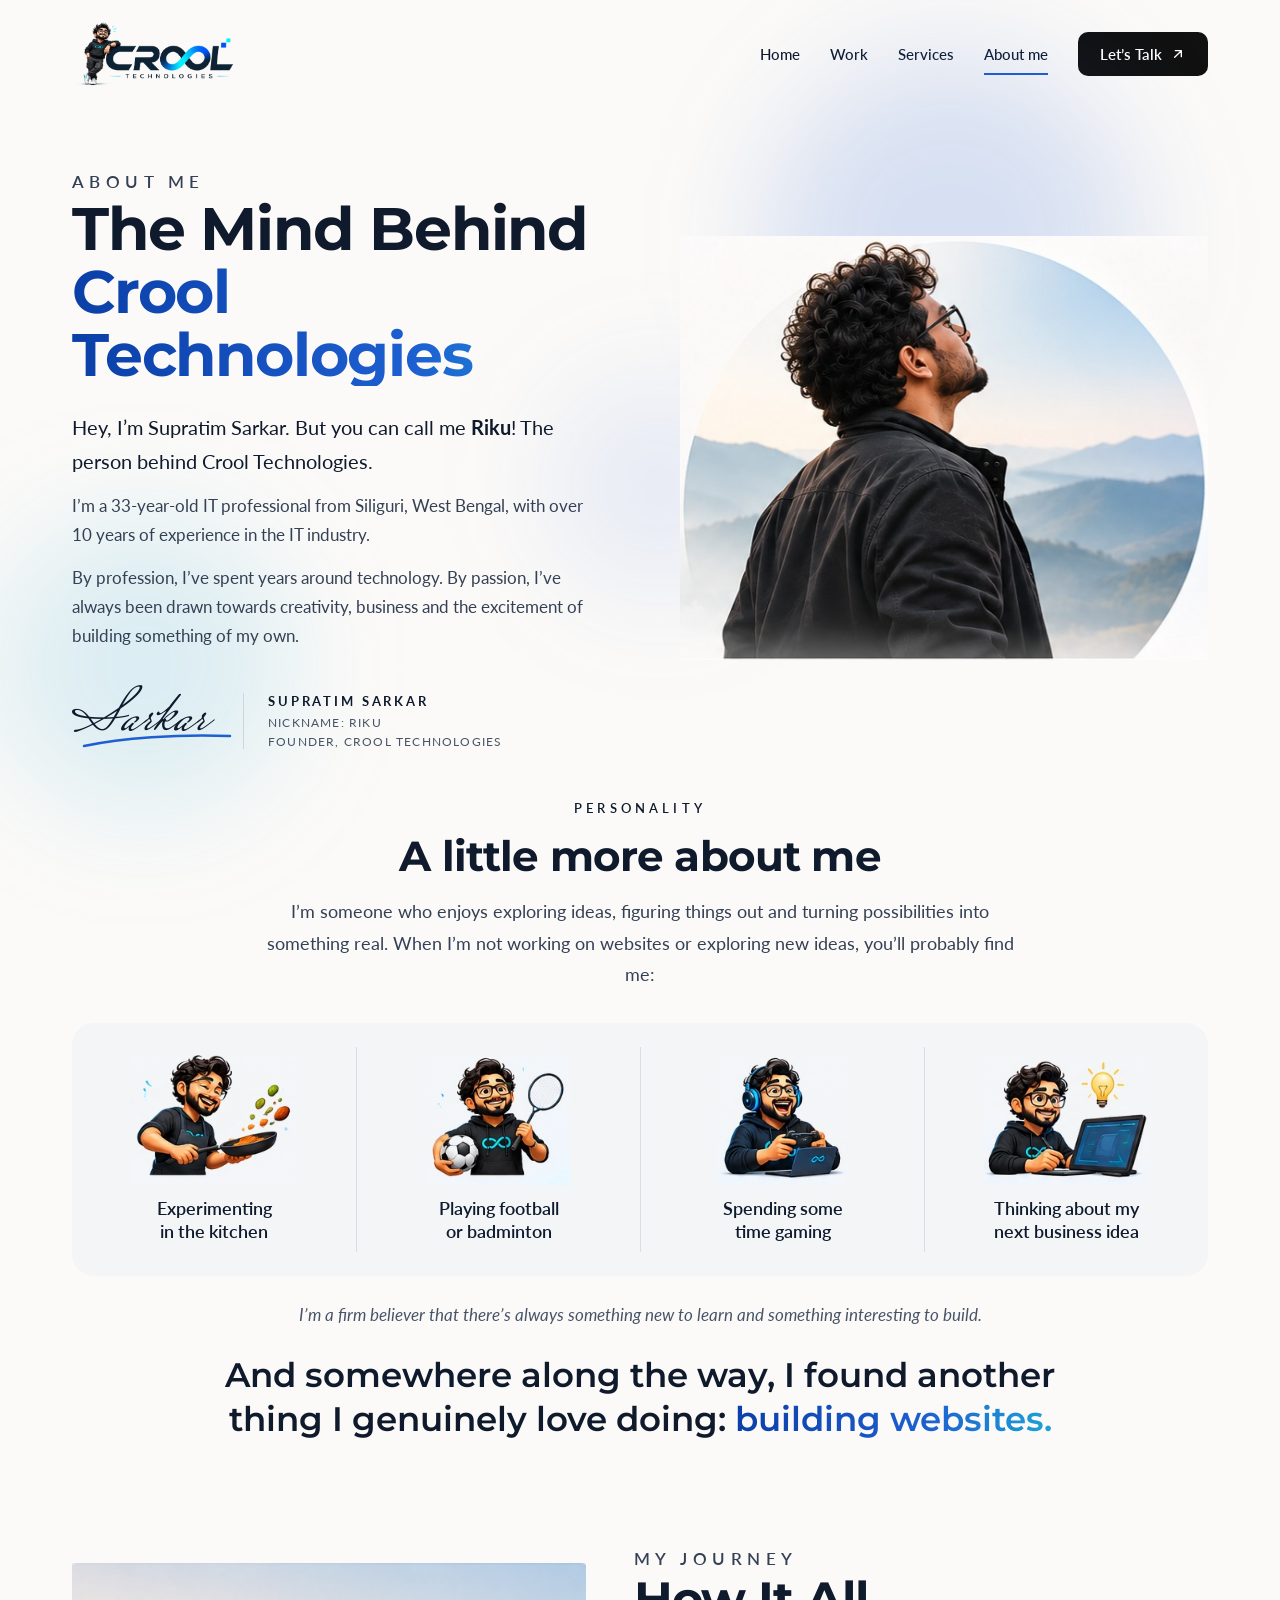
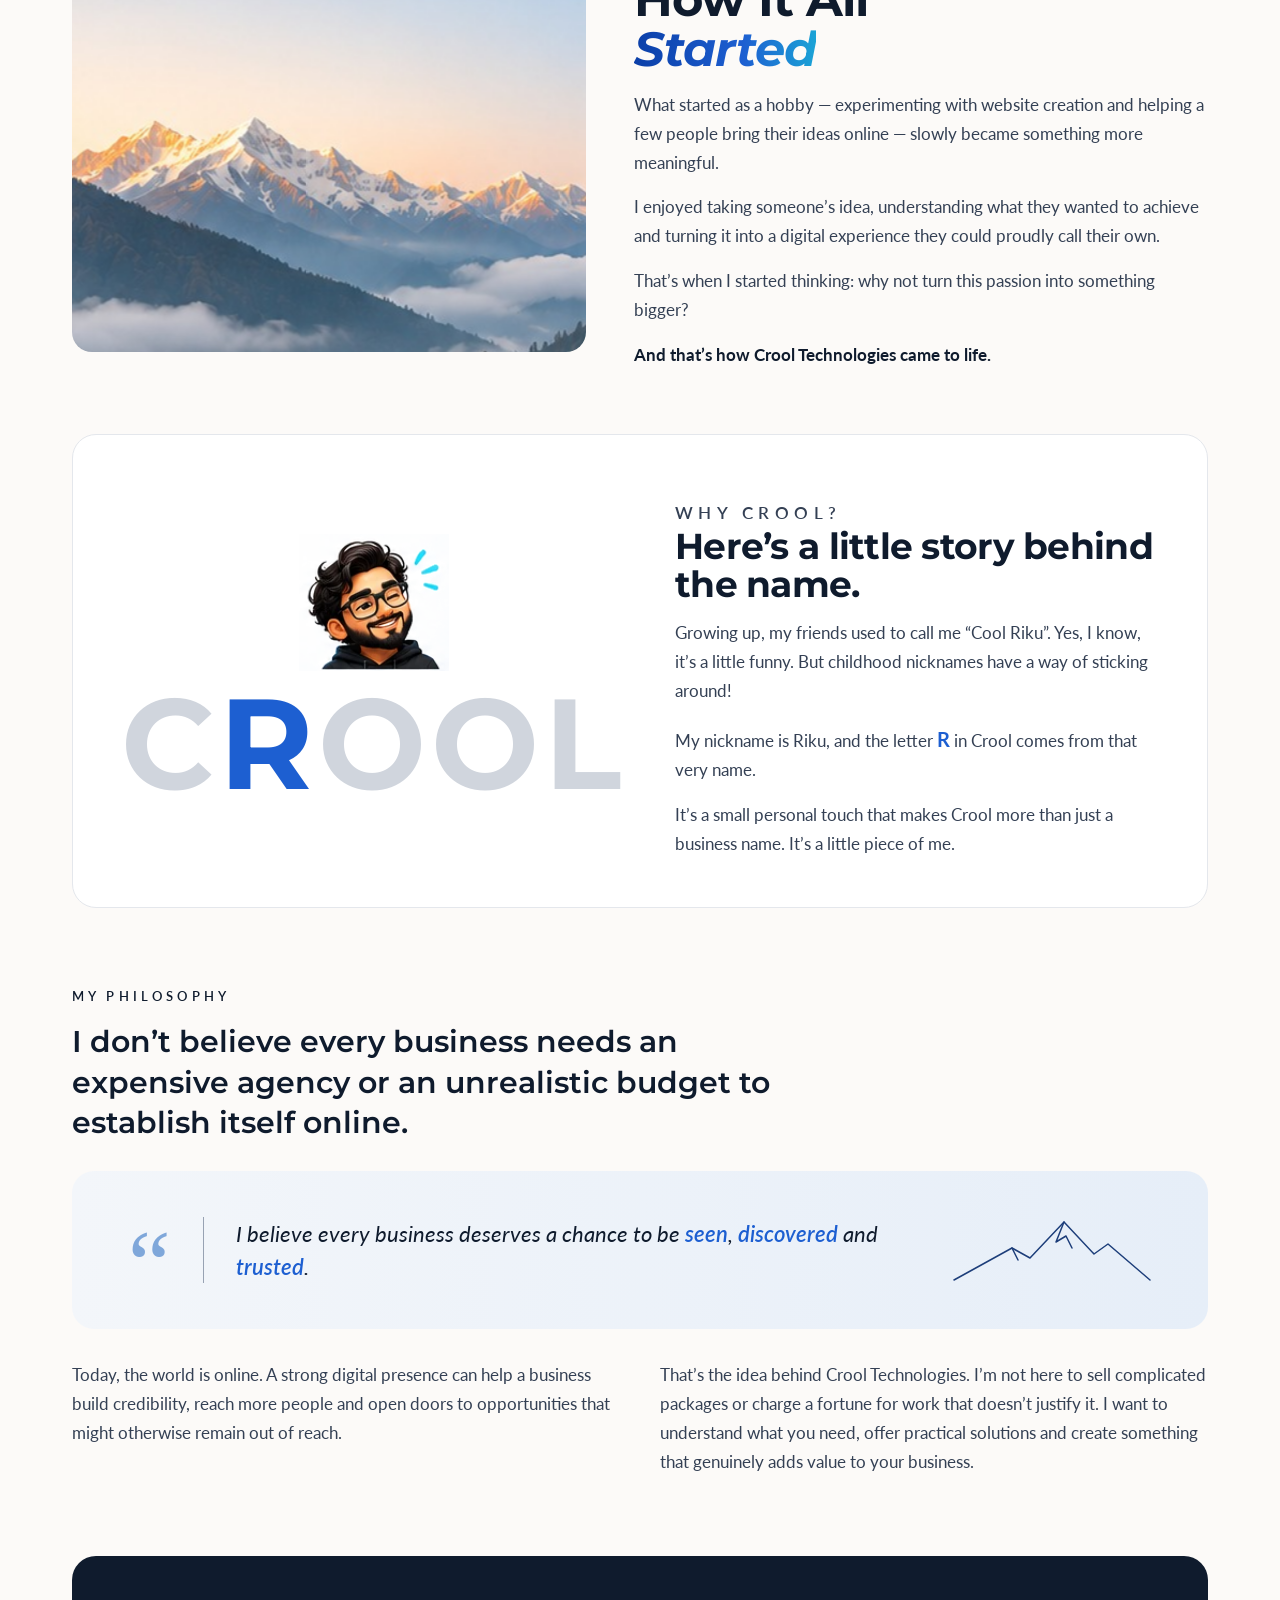
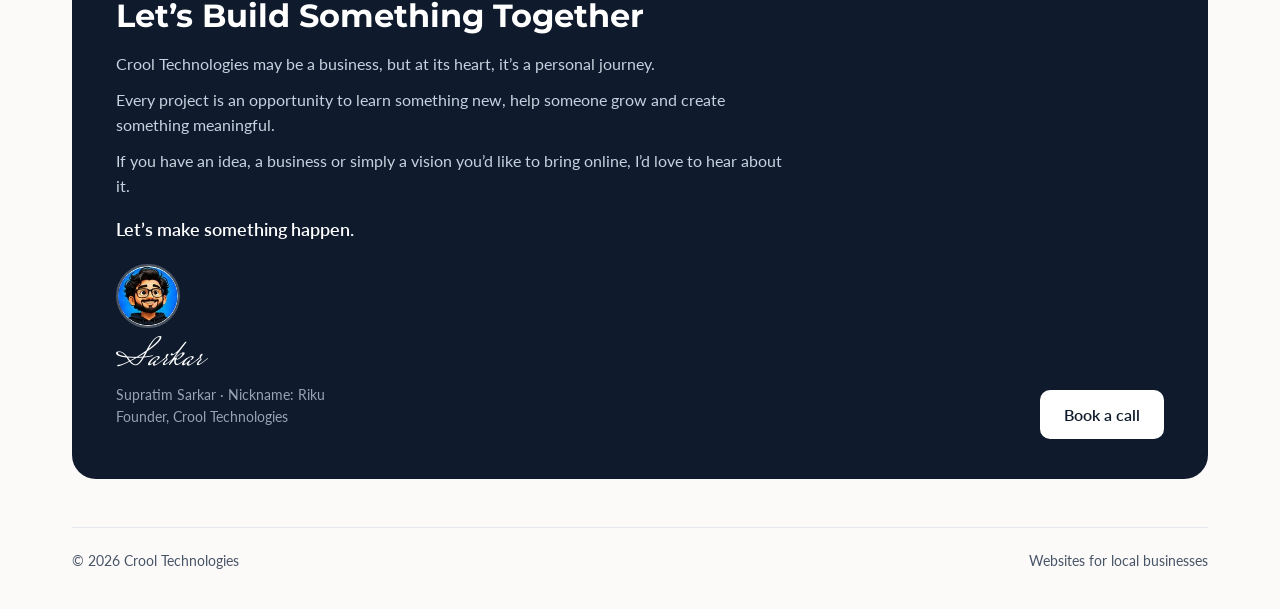
==== commit d205f4ec: "About me: add Riku mascot poses Co-Authored-By: Claude Opus 5.5 <noreply@anthropic.com> Claude-Sessi" ====
--- a/about.html
+++ b/about.html
@@ -129,6 +129,14 @@
   .site-nav .btn-dark{justify-content:center;margin-top:6px}
 }
 
+.hobbies-strip .pillar img.riku{height:130px;width:auto;max-width:100%;object-fit:contain;transition:transform .35s cubic-bezier(.2,.7,.2,1)}
+.hobbies-strip .pillar:hover img.riku{transform:translateY(-6px) rotate(-2deg)}
+.why-visual{flex:1 1 300px;display:flex;flex-direction:column;align-items:center;gap:8px}
+.why-visual .why-word{flex:none}
+.riku-wink{width:150px;height:auto}
+.riku-avatar{width:64px;height:64px;border-radius:50%;margin-bottom:8px;border:2px solid rgba(255,255,255,.25)}
+@media (max-width:640px){.hobbies-strip .pillar img.riku{height:100px}.riku-wink{width:120px}}
+
 @media (max-width:820px){
   .pillars{grid-template-columns:repeat(2,minmax(0,1fr));row-gap:20px}
   .pillar:nth-child(3){border-left:none}
@@ -196,10 +204,10 @@
 <h2 id="personality-title" class="h-display">A little more about me</h2>
 <p class="pers-intro">I’m someone who enjoys exploring ideas, figuring things out and turning possibilities into something real. When I’m not working on websites or exploring new ideas, you’ll probably find me:</p>
 <ul class="pillars hobbies-strip">
-<li class="pillar"><svg aria-hidden="true" width="42" height="42" viewBox="0 0 24 24" fill="none" stroke="#1D5FD1" stroke-width="1.5" stroke-linecap="round" stroke-linejoin="round"><path d="M6 13.9A4 4 0 0 1 7 6a5 5 0 0 1 10 0 4 4 0 0 1 1 7.9V21H6z"></path><path d="M6 17h12"></path></svg><span>Experimenting<br>in the kitchen</span></li>
-<li class="pillar"><svg aria-hidden="true" width="42" height="42" viewBox="0 0 24 24" fill="none" stroke="#1D5FD1" stroke-width="1.5" stroke-linecap="round" stroke-linejoin="round"><circle cx="12" cy="12" r="9"></circle><path d="m12 7 4 3-1.5 4.5h-5L8 10z"></path><path d="M12 3v4M21 10.5l-5-.5M18 19l-3.5-4.5M6 19l3.5-4.5M3 10.5l5-.5"></path></svg><span>Playing football<br>or badminton</span></li>
-<li class="pillar"><svg aria-hidden="true" width="42" height="42" viewBox="0 0 24 24" fill="none" stroke="#1D5FD1" stroke-width="1.5" stroke-linecap="round" stroke-linejoin="round"><rect x="2" y="6" width="20" height="12" rx="4"></rect><path d="M6 12h4M8 10v4M15 11h.01M18 13h.01"></path></svg><span>Spending some<br>time gaming</span></li>
-<li class="pillar"><svg aria-hidden="true" width="42" height="42" viewBox="0 0 24 24" fill="none" stroke="#1D5FD1" stroke-width="1.5" stroke-linecap="round" stroke-linejoin="round"><path d="M9 18h6M10 22h4"></path><path d="M12 2a7 7 0 0 0-4 12.7V17h8v-2.3A7 7 0 0 0 12 2z"></path></svg><span>Thinking about my<br>next business idea</span></li>
+<li class="pillar"><img class="riku" src="assets/riku-cooking.webp" alt="Riku cooking with a frying pan" loading="lazy"><span>Experimenting<br>in the kitchen</span></li>
+<li class="pillar"><img class="riku" src="assets/riku-sports.webp" alt="Riku holding a football and a badminton racket" loading="lazy"><span>Playing football<br>or badminton</span></li>
+<li class="pillar"><img class="riku" src="assets/riku-gaming.webp" alt="Riku gaming with headphones and a controller" loading="lazy"><span>Spending some<br>time gaming</span></li>
+<li class="pillar"><img class="riku" src="assets/riku-idea.webp" alt="Riku at a tablet with a lightbulb idea" loading="lazy"><span>Thinking about my<br>next business idea</span></li>
 </ul>
 <p class="pers-note">I’m a firm believer that there’s always something new to learn and something interesting to build.</p>
 <p class="big">And somewhere along the way, I found another thing I genuinely love doing: <span class="grad">building websites.</span></p>
@@ -220,7 +228,7 @@
 </section>
 
 <section class="why">
-<div class="why-word" aria-hidden="true">C<span>R</span>OOL</div>
+<div class="why-visual"><img class="riku-wink" src="assets/riku-wink.webp" alt="Riku winking" loading="lazy"><div class="why-word" aria-hidden="true">C<span>R</span>OOL</div></div>
 <div class="why-text">
 <p class="eyebrow">WHY CROOL?</p>
 <h2 class="h-display">Here’s a little story behind the name.</h2>
@@ -251,7 +259,7 @@
 <p>Every project is an opportunity to learn something new, help someone grow and create something meaningful.</p>
 <p>If you have an idea, a business or simply a vision you’d like to bring online, I’d love to hear about it.</p>
 <p class="cta-strong">Let’s make something happen.</p>
-<p class="cta-sign"><span>Sarkar</span>Supratim Sarkar · Nickname: Riku<br>Founder, Crool Technologies</p>
+<p class="cta-sign"><img class="riku-avatar" src="assets/riku-avatar.webp" alt="Riku mascot" loading="lazy"><span>Sarkar</span>Supratim Sarkar · Nickname: Riku<br>Founder, Crool Technologies</p>
 </div>
 <a href="index.html#book">Book a call</a>
 </section>
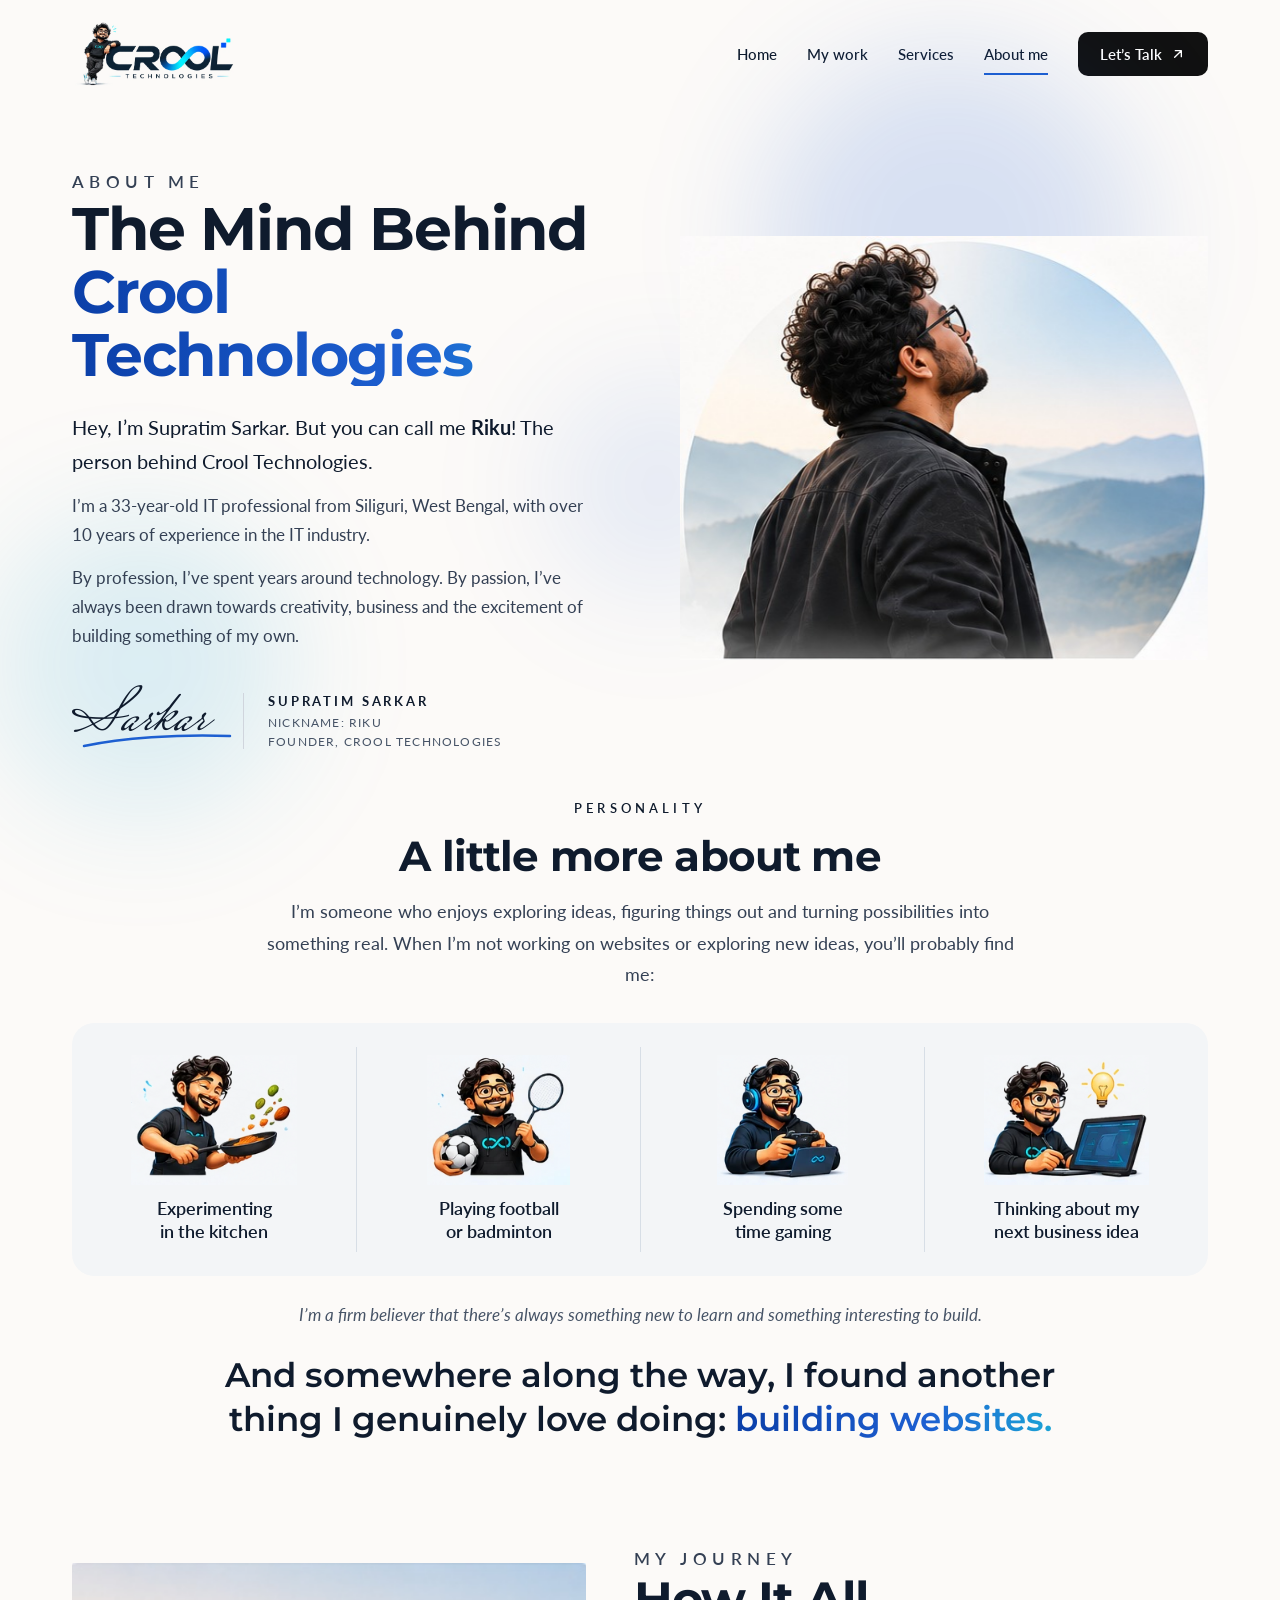
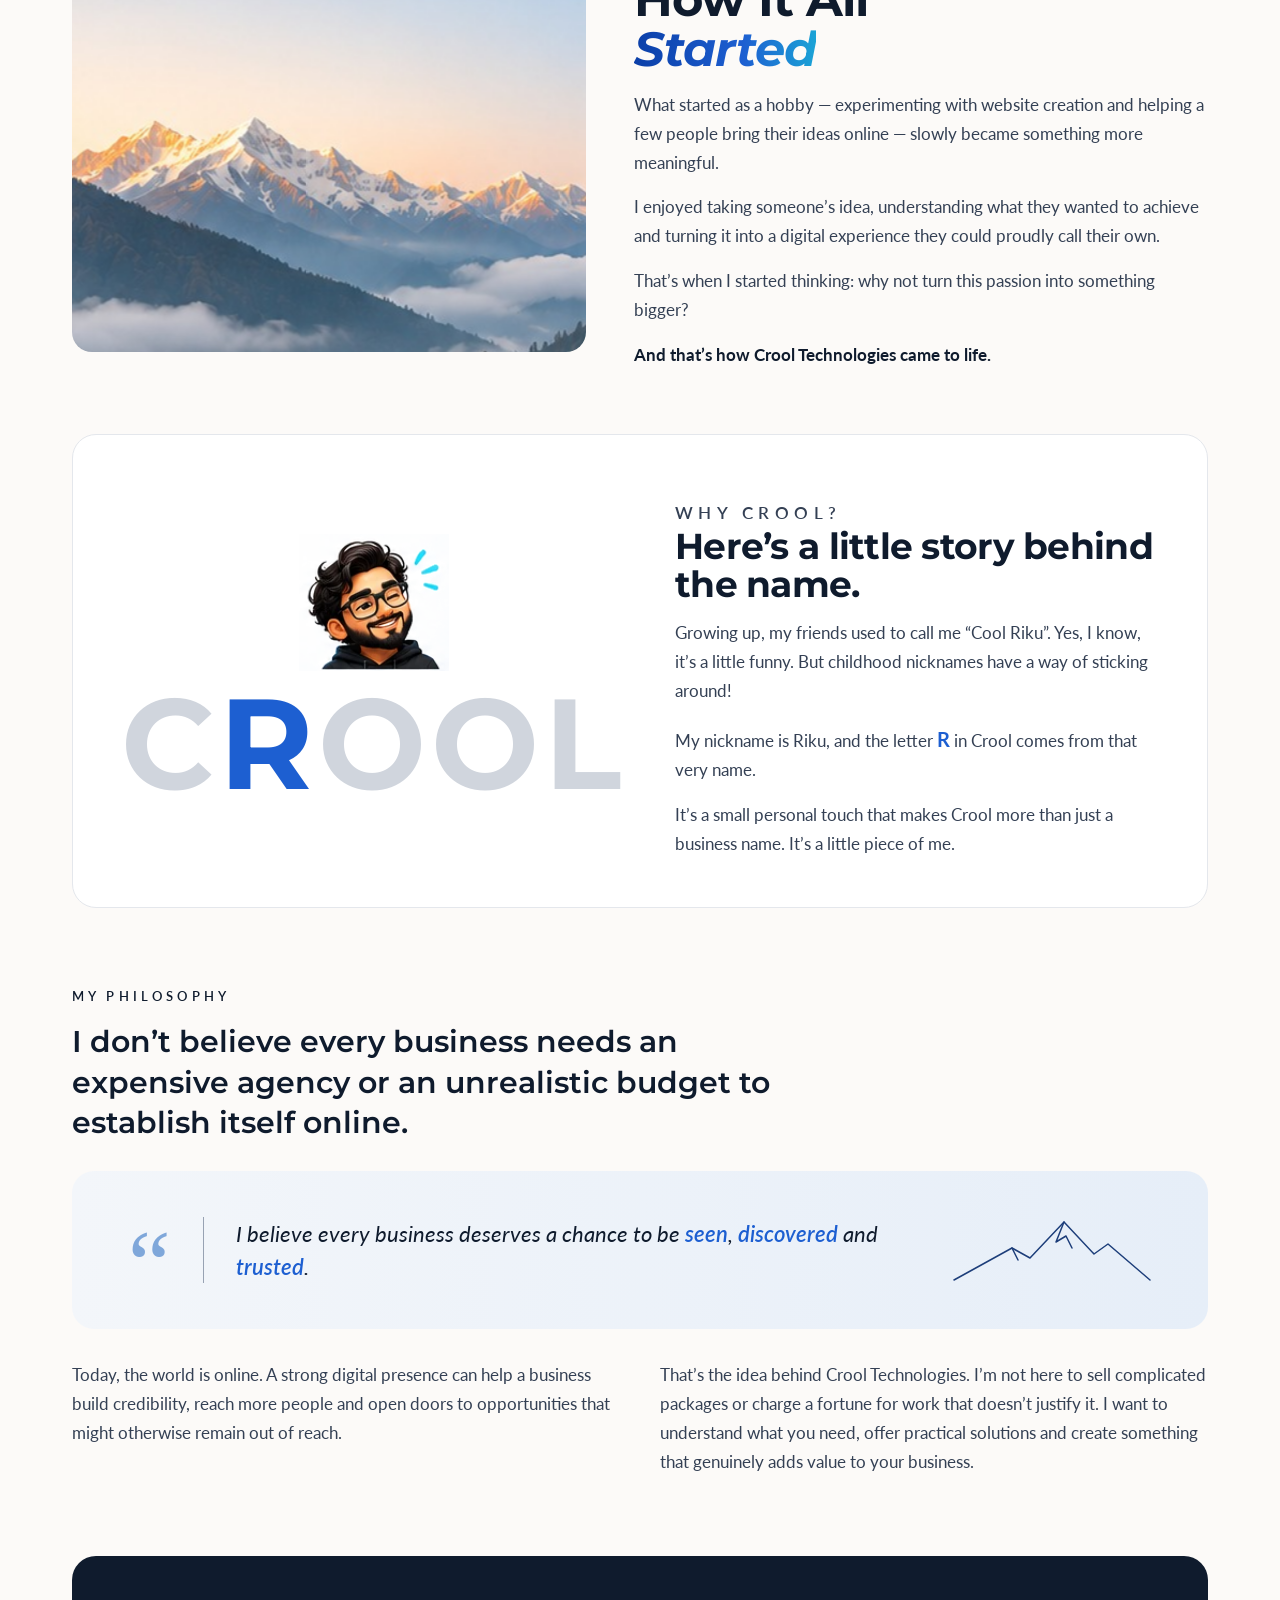
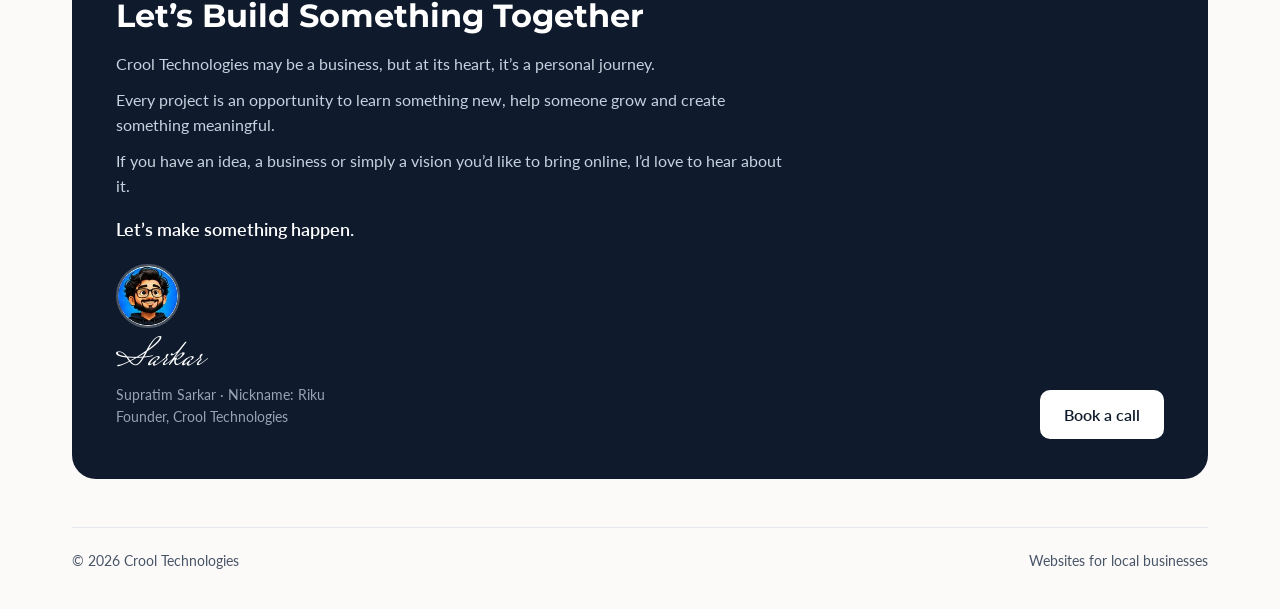
==== commit cbe4420e: "Rename Work nav link to My work Co-Authored-By: Claude Opus 5.5 <noreply@anthropic.com> Claude-Sessi" ====
--- a/about.html
+++ b/about.html
@@ -169,7 +169,7 @@
 </button>
 <nav id="site-nav" class="site-nav" aria-label="Main">
 <a href="index.html">Home</a>
-<a href="index.html#work">Work</a>
+<a href="index.html#work">My work</a>
 <a href="index.html#services">Services</a>
 <a href="about.html" aria-current="page">About me</a>
 <a href="index.html#book" class="btn-dark">Let’s Talk
